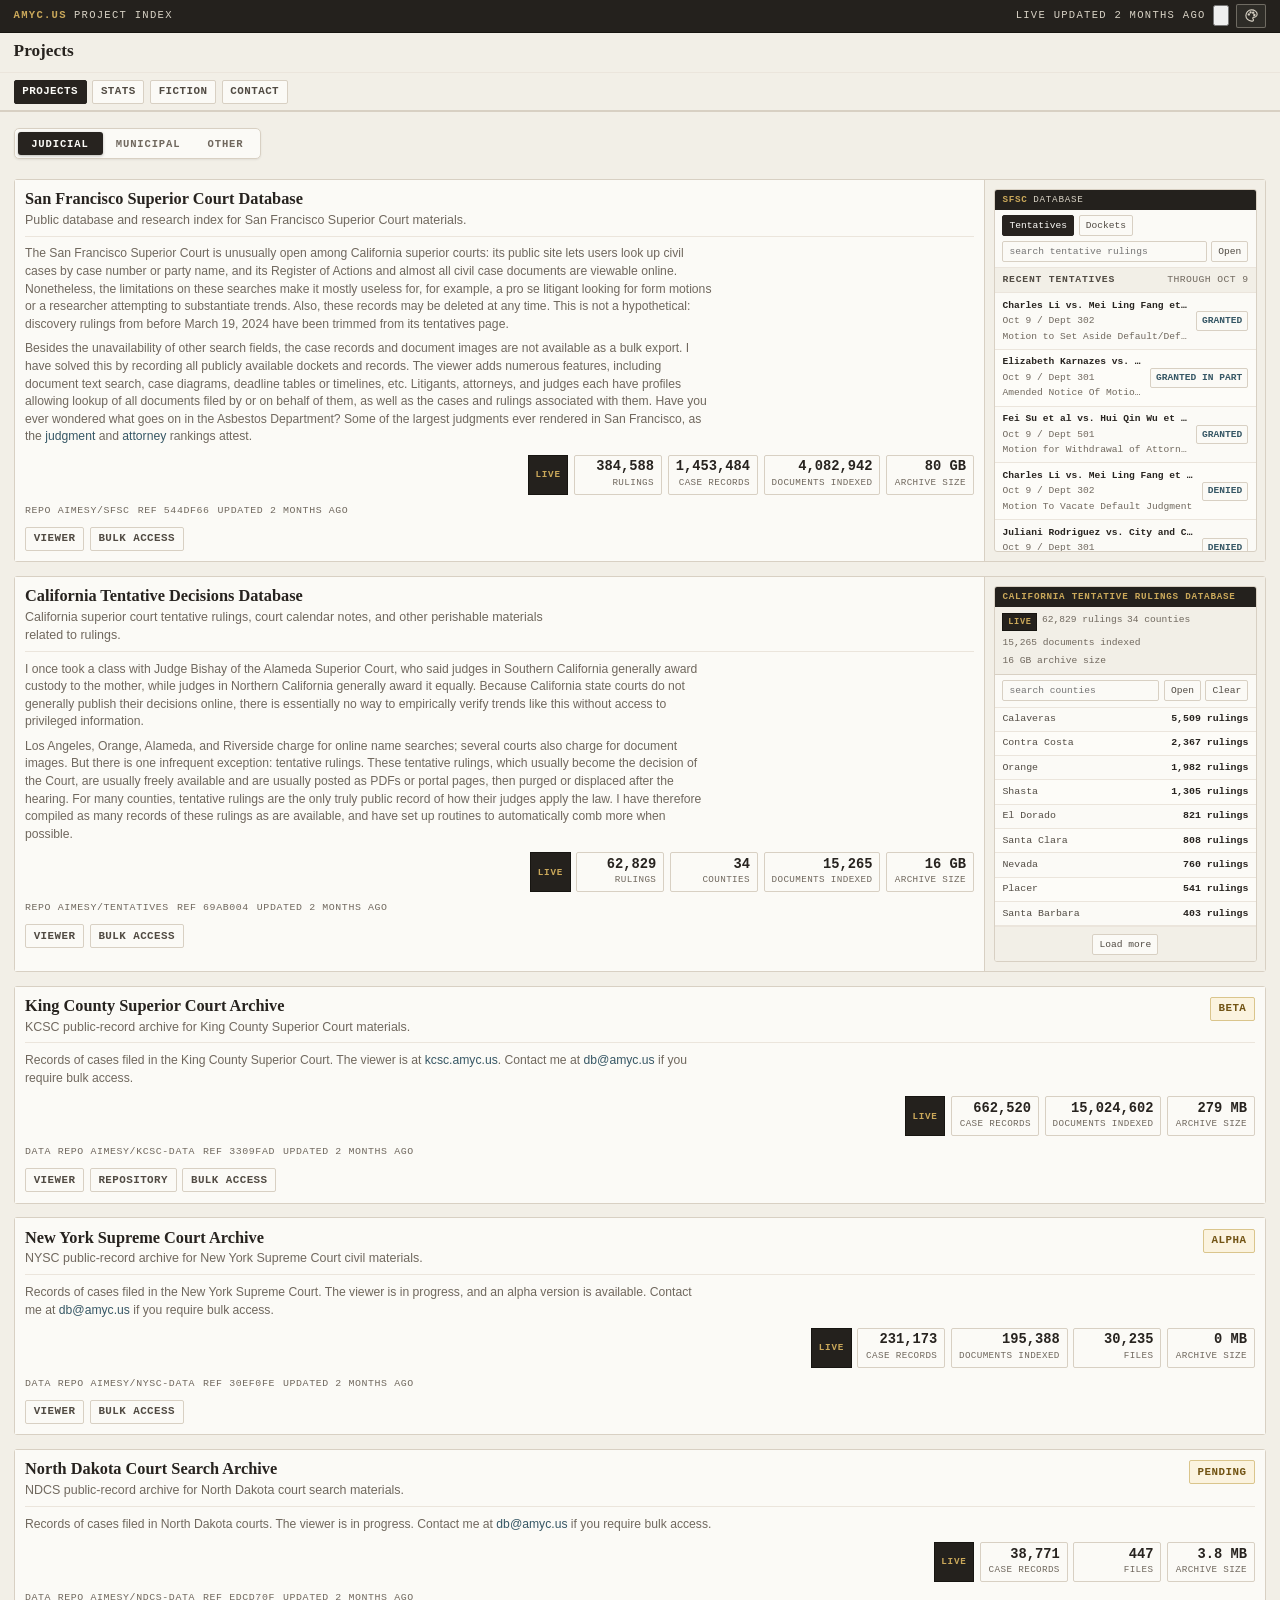
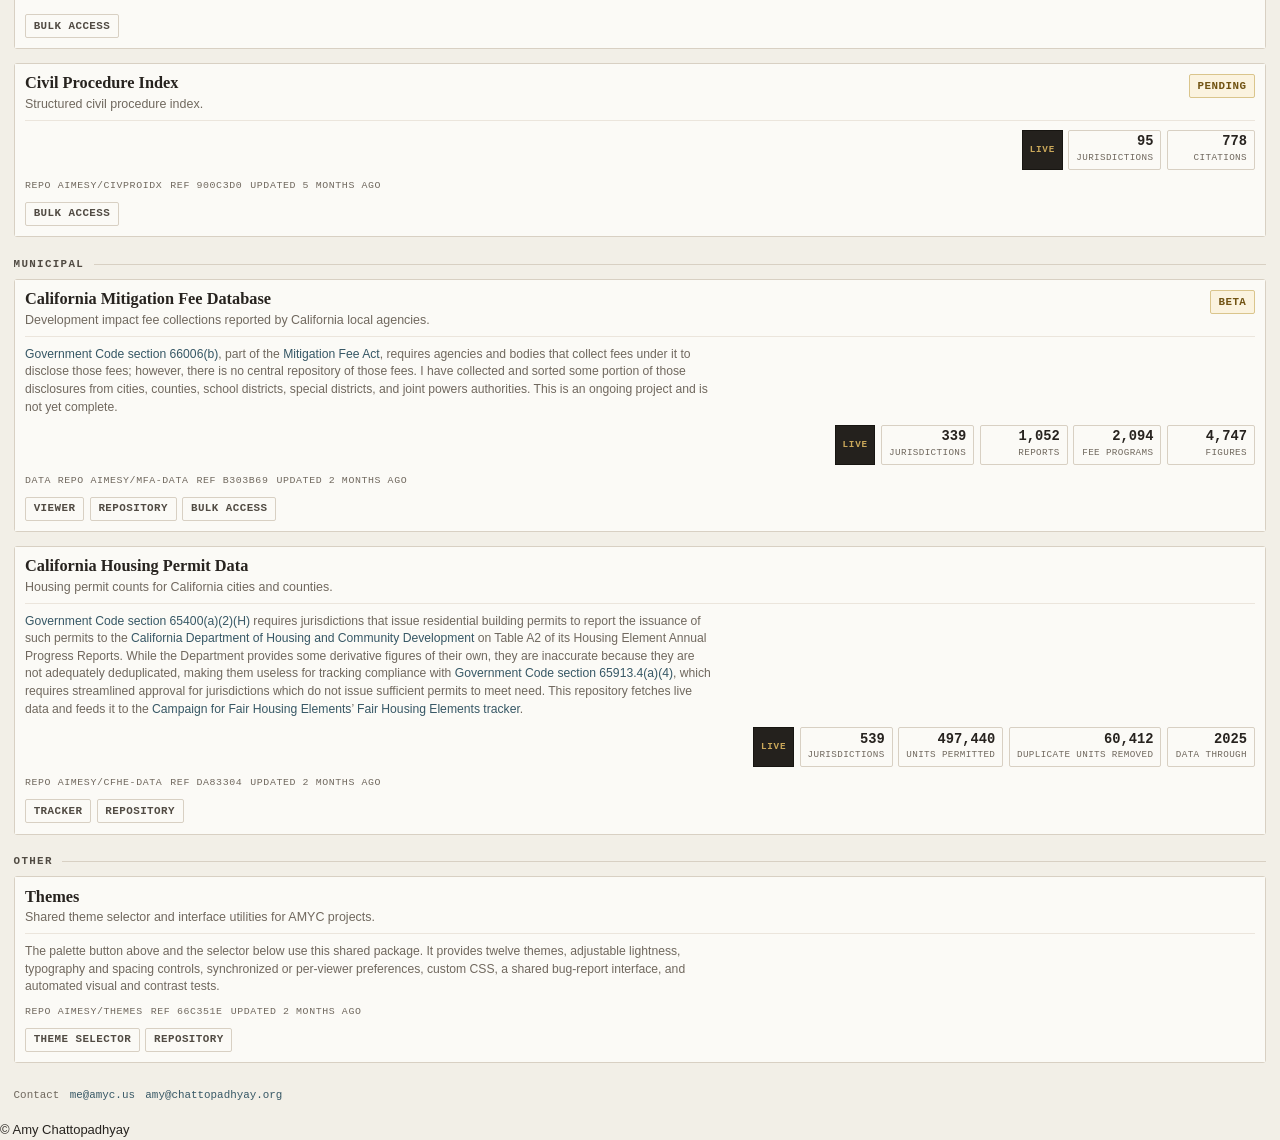
==== index.html @ fc6d6577 "Replace the per-group bars with one sliding category control The Projects page now has a single segm" ====
<!doctype html>
<html lang="en" data-amyc-public-records-footer="off">
<head>
  <meta charset="utf-8">
  <meta name="viewport" content="width=device-width, initial-scale=1">
  <link rel="icon" href="data:,">
  <meta
    http-equiv="Content-Security-Policy"
    content="default-src 'self'; script-src 'self' 'wasm-unsafe-eval' blob: https://aimesy.github.io https://static.cloudflareinsights.com; worker-src blob:; style-src 'self' 'unsafe-inline' https://aimesy.github.io; connect-src 'self' blob: https://sfsc.amyc.us https://sfsc-data.amyc.us https://extensions.duckdb.org https://api.github.com https://raw.githubusercontent.com https://kcsc-data.amyc.us https://nysc-data.amyc.us https://tentatives-data.amyc.us https://cloudflareinsights.com; img-src 'self' data:; object-src 'self'; base-uri 'self'; form-action 'none'"
  >
  <title>Projects</title>
  <meta name="description" content="Public project index for SFSC, California tentative rulings, KCSC, NYSC, California mitigation fees, California Housing Permit Data, NDCS, civil procedure research tools, and AMYC Themes.">
  <link rel="canonical" href="https://amyc.us/">
  <meta property="og:site_name" content="AMYC.US">
  <meta property="og:type" content="website">
  <meta property="og:title" content="Projects | AMYC.US">
  <meta property="og:description" content="Public project index for SFSC, California tentative rulings, KCSC, NYSC, California mitigation fees, California Housing Permit Data, NDCS, civil procedure research tools, and AMYC Themes.">
  <meta property="og:url" content="https://amyc.us/">
  <meta name="twitter:card" content="summary">
  <meta name="twitter:title" content="Projects | AMYC.US">
  <meta name="twitter:description" content="Public project index for SFSC, California tentative rulings, KCSC, NYSC, California mitigation fees, California Housing Permit Data, NDCS, civil procedure research tools, and AMYC Themes.">
  <meta name="theme-color" content="#24211d">
  <link rel="stylesheet" href="assets/styles.css?v=project-groups-3">
  <link rel="stylesheet" href="https://aimesy.github.io/themes/src/theme.css">
  <link rel="stylesheet" href="https://aimesy.github.io/themes/src/theme-bar.css">
  <link rel="stylesheet" href="https://aimesy.github.io/themes/src/bug-report.css">
  <script src="https://aimesy.github.io/themes/src/theme.js" defer></script>
  <!-- Cloudflare Web Analytics --><script type="module" src="https://static.cloudflareinsights.com/beacon.min.js" data-cf-beacon='{"token": "993c5a726496451e93b63b836dd201be"}'></script><!-- End Cloudflare Web Analytics -->
  <script src="https://aimesy.github.io/themes/src/bug-report.js" defer></script>
  <script src="assets/projects.js" defer></script>
</head>
<body class="amyc-has-public-records-footer">
  <header>
    <div class="status-strip amyc-theme-bar">
      <strong>AMYC.US</strong>
      <span>Project index</span>
      <span class="grow"></span>
      <span>LIVE <span data-live="generated">loading</span></span>
      <button class="bug-report-trigger" type="button" data-bug-report data-bug-report-app="AMYC Projects" data-bug-report-repo="aimesy/me" data-bug-report-labels="bug,site-report" aria-label="Report a bug" title="Report a bug">
        <svg class="bug-report-icon" viewBox="0 0 24 24" aria-hidden="true">
          <path d="M8 8h8v8.5a4 4 0 0 1-8 0V8Z"></path>
          <path d="M9 8V6.8a3 3 0 0 1 6 0V8"></path>
          <path d="M12 8v12"></path>
          <path d="M4 13h4"></path>
          <path d="M16 13h4"></path>
          <path d="M5 19l3-2"></path>
          <path d="M19 19l-3-2"></path>
          <path d="M7 3l2 2"></path>
          <path d="M17 3l-2 2"></path>
        </svg>
      </button>
      <button class="theme-toggle" type="button" data-theme-toggle aria-label="Theme spectrum" title="Theme spectrum">
        <svg class="theme-icon" viewBox="0 0 24 24" aria-hidden="true">
          <path d="M12 3a9 9 0 0 0 0 18h1.2a1.9 1.9 0 0 0 1.4-3.2 1.9 1.9 0 0 1 1.4-3.2h1.1A4.9 4.9 0 0 0 21 9.8C21 6 17 3 12 3Z"></path>
          <circle cx="7.7" cy="10.2" r="1"></circle>
          <circle cx="10.5" cy="6.9" r="1"></circle>
          <circle cx="14.7" cy="7.4" r="1"></circle>
          <circle cx="16.6" cy="11" r="1"></circle>
        </svg>
      </button>
    </div>
    <div class="entity-bar">
      <div class="title-block">
        <h1>Projects</h1>
      </div>
    </div>
    <nav class="toolbar" aria-label="Site sections">
      <a class="hbtn active" href="/" aria-current="page">Projects</a>
      <a class="hbtn" href="/stats/">Stats</a>
      <a class="hbtn" href="/fiction/">Fiction</a>
      <a class="hbtn" href="/contact/">Contact</a>
    </nav>
  </header>

  <main class="app-shell project-index">
    <nav class="category-nav" aria-label="Project categories">
      <div class="category-control">
        <span class="category-indicator" aria-hidden="true"></span>
        <a class="category-link" href="#judicial">Judicial</a>
        <a class="category-link" href="#municipal">Municipal</a>
        <a class="category-link" href="#other">Other</a>
      </div>
    </nav>

    <section class="project-group" id="judicial" aria-labelledby="group-judicial">
      <h2 class="project-group-head" id="group-judicial">Judicial</h2>
      <section class="project has-live-panel" id="sfsc">
        <div class="project-copy">
          <div class="project-head">
            <div>
              <h3>San Francisco Superior Court Database</h3>
              <p>Public database and research index for San Francisco Superior Court materials.</p>
            </div>
          </div>
          <div class="project-note">
            <p>The San Francisco Superior Court is unusually open among California superior courts: its public site lets users look up civil cases by case number or party name, and its Register of Actions and almost all civil case documents are viewable online. Nonetheless, the limitations on these searches make it mostly useless for, for example, a pro se litigant looking for form motions or a researcher attempting to substantiate trends. Also, these records may be deleted at any time. This is not a hypothetical: discovery rulings from before March 19, 2024 have been trimmed from its tentatives page.</p>
            <p>Besides the unavailability of other search fields, the case records and document images are not available as a bulk export. I have solved this by recording all publicly available dockets and records. The viewer adds numerous features, including document text search, case diagrams, deadline tables or timelines, etc. Litigants, attorneys, and judges each have profiles allowing lookup of all documents filed by or on behalf of them, as well as the cases and rulings associated with them. Have you ever wondered what goes on in the Asbestos Department? Some of the largest judgments ever rendered in San Francisco, as the <a href="/stats/#sfsc-statistics">judgment</a> and <a href="/stats/#sfsc-statistics">attorney</a> rankings attest.</p>
          </div>
          <div class="metrics" data-metrics="sfsc"></div>
          <div class="tracker">
            <div class="tracker-head">
              <span>Repo aimesy/sfsc</span>
              <span>Ref <span data-live="sfsc-ref">loading</span></span>
              <span>Updated <span data-live="sfsc-updated">loading</span></span>
            </div>
          </div>
          <div class="links" aria-label="SFSC links">
            <a class="hbtn" href="https://sfsc.amyc.us/">Viewer</a>
            <a class="hbtn" href="mailto:db@amyc.us">Bulk Access</a>
          </div>
        </div>
        <aside class="preview-stack sfsc-panel" aria-label="SFSC interface rendering">
          <div class="mini-ui sfsc-live">
            <div class="mini-strip"><strong>SFSC</strong><span>Database</span></div>
            <form class="mini-tools" data-sfsc-form role="search">
              <button class="mini-button active" type="button" data-sfsc-mode="rulings" aria-pressed="true">Tentatives</button>
              <button class="mini-button" type="button" data-sfsc-mode="dockets" aria-pressed="false">Dockets</button>
              <input class="mini-input" type="search" data-sfsc-search aria-label="Search tentative rulings" placeholder="search tentative rulings">
              <button class="mini-button" type="submit">Open</button>
            </form>
            <div class="sfsc-feed">
              <div data-sfsc-view="rulings">
                <h3 class="mini-section"><span>Recent tentatives</span><span data-live="sfsc-feed-age"></span></h3>
                <div class="mini-table" data-sfsc-recent aria-live="polite"><div class="mini-empty">Loading rulings…</div></div>
                <h3 class="mini-section"><span>Upcoming hearings</span><span data-sfsc-upcoming-date></span></h3>
                <div class="mini-table" data-sfsc-upcoming></div>
                <h3 class="mini-section"><span>Rulings by department</span></h3>
                <div class="mini-table" data-sfsc-departments></div>
              </div>
              <div data-sfsc-view="dockets" hidden>
                <h3 class="mini-section"><span>Case records by prefix</span></h3>
                <div class="mini-table" data-sfsc-prefixes></div>
              </div>
            </div>
          </div>
        </aside>
      </section>

      <section class="project" id="tentatives">
        <div class="project-copy">
          <div class="project-head">
            <div>
              <h3>California Tentative Decisions Database</h3>
              <p>California superior court tentative rulings, court calendar notes, and other perishable materials related to rulings.</p>
            </div>
          </div>
          <div class="project-note">
            <p>I once took a class with Judge Bishay of the Alameda Superior Court, who said judges in Southern California generally award custody to the mother, while judges in Northern California generally award it equally. Because California state courts do not generally publish their decisions online, there is essentially no way to empirically verify trends like this without access to privileged information.</p>
            <p>Los Angeles, Orange, Alameda, and Riverside charge for online name searches; several courts also charge for document images. But there is one infrequent exception: tentative rulings. These tentative rulings, which usually become the decision of the Court, are usually freely available and are usually posted as PDFs or portal pages, then purged or displaced after the hearing. For many counties, tentative rulings are the only truly public record of how their judges apply the law. I have therefore compiled as many records of these rulings as are available, and have set up routines to automatically comb more when possible.</p>
          </div>
          <div class="metrics" data-metrics="tentatives"></div>
          <div class="tracker">
            <div class="tracker-head">
              <span>Repo aimesy/tentatives</span>
              <span>Ref <span data-live="tentatives-ref">loading</span></span>
              <span>Updated <span data-live="tentatives-updated">loading</span></span>
            </div>
          </div>
          <div class="links" aria-label="Tentatives links">
            <a class="hbtn" href="https://tentatives.amyc.us/">Viewer</a>
            <a class="hbtn" href="mailto:db@amyc.us">Bulk Access</a>
          </div>
        </div>
        <div class="preview-stack" aria-label="Tentatives interface rendering">
          <div class="mini-ui">
            <div class="mini-strip"><strong>California Tentative Rulings Database</strong></div>
            <div class="mini-title">
              <div class="mini-statline">
                <span><span data-live="tentatives-rulings">...</span> rulings</span>
                <span><span data-live="tentatives-counties">...</span> counties</span>
                <span><span data-live="tentatives-docs">...</span> documents indexed</span>
                <span><span data-live="tentatives-size">...</span> archive size</span>
              </div>
            </div>
            <div class="mini-tools">
              <input class="mini-input" type="search" data-mini-search="tentatives" aria-label="Search counties" placeholder="search counties">
              <a class="mini-button" data-mini-open="tentatives" href="https://tentatives.amyc.us/">Open</a>
              <button class="mini-button" type="button" data-mini-clear="tentatives">Clear</button>
            </div>
            <div class="mini-table" id="tentatives-county-list" data-mini-list="tentatives" aria-live="polite"></div>
            <div class="mini-load-more" data-mini-more-wrap="tentatives" hidden>
              <button class="mini-button" type="button" data-mini-more="tentatives" aria-controls="tentatives-county-list">Load more</button>
            </div>
          </div>
        </div>
      </section>

      <section class="project no-preview" id="kcsc">
        <div class="project-copy">
          <div class="project-head">
            <div>
              <h3>King County Superior Court Archive</h3>
              <p>KCSC public-record archive for King County Superior Court materials.</p>
            </div>
            <span class="chip warn">BETA</span>
          </div>
          <div class="project-note">
            <p>Records of cases filed in the King County Superior Court. The viewer is at <a href="https://kcsc.amyc.us/">kcsc.amyc.us</a>. Contact me at <a href="mailto:db@amyc.us">db@amyc.us</a> if you require bulk access.</p>
          </div>
          <div class="metrics" data-metrics="kcsc"></div>
          <div class="tracker">
            <div class="tracker-head">
              <span>Data repo aimesy/kcsc-data</span>
              <span>Ref <span data-live="kcsc-ref">loading</span></span>
              <span>Updated <span data-live="kcsc-updated">loading</span></span>
            </div>
          </div>
          <div class="links" aria-label="KCSC links">
            <a class="hbtn" href="https://aimesy.github.io/kcsc/">Viewer</a>
            <a class="hbtn" href="https://github.com/aimesy/kcsc">Repository</a>
            <a class="hbtn" href="mailto:db@amyc.us">Bulk Access</a>
          </div>
        </div>
      </section>

      <section class="project no-preview" id="nysc">
        <div class="project-copy">
          <div class="project-head">
            <div>
              <h3>New York Supreme Court Archive</h3>
              <p>NYSC public-record archive for New York Supreme Court civil materials.</p>
            </div>
            <span class="chip warn">ALPHA</span>
          </div>
          <div class="project-note">
            <p>Records of cases filed in the New York Supreme Court. The viewer is in progress, and an alpha version is available. Contact me at <a href="mailto:db@amyc.us">db@amyc.us</a> if you require bulk access.</p>
          </div>
          <div class="metrics" data-metrics="nysc"></div>
          <div class="tracker">
            <div class="tracker-head">
              <span>Data repo aimesy/nysc-data</span>
              <span>Ref <span data-live="nysc-ref">loading</span></span>
              <span>Updated <span data-live="nysc-updated">loading</span></span>
            </div>
          </div>
          <div class="links" aria-label="NYSC links">
            <a class="hbtn" href="https://nysc.amyc.us/">Viewer</a>
            <a class="hbtn" href="mailto:db@amyc.us">Bulk Access</a>
          </div>
        </div>
      </section>

      <section class="project no-preview" id="ndcs">
        <div class="project-copy">
          <div class="project-head">
            <div>
              <h3>North Dakota Court Search Archive</h3>
              <p>NDCS public-record archive for North Dakota court search materials.</p>
            </div>
            <span class="chip warn">Pending</span>
          </div>
          <div class="project-note">
            <p>Records of cases filed in North Dakota courts. The viewer is in progress. Contact me at <a href="mailto:db@amyc.us">db@amyc.us</a> if you require bulk access.</p>
          </div>
          <div class="metrics" data-metrics="ndcs"></div>
          <div class="tracker">
            <div class="tracker-head">
              <span>Data repo aimesy/ndcs-data</span>
              <span>Ref <span data-live="ndcs-ref">loading</span></span>
              <span>Updated <span data-live="ndcs-updated">loading</span></span>
            </div>
          </div>
          <div class="links" aria-label="NDCS links">
            <a class="hbtn" href="mailto:db@amyc.us">Bulk Access</a>
          </div>
        </div>
      </section>

      <section class="project no-preview" id="civproidx">
        <div class="project-copy">
          <div class="project-head">
            <div>
              <h3>Civil Procedure Index</h3>
              <p>Structured civil procedure index.</p>
            </div>
            <span class="chip warn">Pending</span>
          </div>
          <div class="metrics" data-metrics="civproidx"></div>
          <div class="tracker">
            <div class="tracker-head">
              <span>Repo aimesy/civproidx</span>
              <span>Ref <span data-live="civproidx-ref">loading</span></span>
              <span>Updated <span data-live="civproidx-updated">loading</span></span>
            </div>
          </div>
          <div class="links" aria-label="Civil Procedure Index links">
            <a class="hbtn" href="mailto:db@amyc.us">Bulk Access</a>
          </div>
        </div>
      </section>
    </section>

    <section class="project-group" id="municipal" aria-labelledby="group-municipal">
      <h2 class="project-group-head" id="group-municipal">Municipal</h2>
      <section class="project no-preview" id="mfa">
        <div class="project-copy">
          <div class="project-head">
            <div>
              <h3>California Mitigation Fee Database</h3>
              <p>Development impact fee collections reported by California local agencies.</p>
            </div>
            <span class="chip warn">BETA</span>
          </div>
          <div class="project-note">
            <p><a href="https://leginfo.legislature.ca.gov/faces/codes_displaySection.xhtml?lawCode=GOV&amp;sectionNum=66006">Government Code section 66006(b)</a>, part of the <a href="https://leginfo.legislature.ca.gov/faces/codes_displaySection.xhtml?lawCode=GOV&amp;sectionNum=66000.5">Mitigation Fee Act</a>, requires agencies and bodies that collect fees under it to disclose those fees; however, there is no central repository of those fees. I have collected and sorted some portion of those disclosures from cities, counties, school districts, special districts, and joint powers authorities. This is an ongoing project and is not yet complete.</p>
          </div>
          <div class="metrics" data-metrics="mfa"></div>
          <div class="tracker">
            <div class="tracker-head">
              <span>Data repo aimesy/mfa-data</span>
              <span>Ref <span data-live="mfa-ref">loading</span></span>
              <span>Updated <span data-live="mfa-updated">loading</span></span>
            </div>
          </div>
          <div class="links" aria-label="California Mitigation Fee Database links">
            <a class="hbtn" href="https://mfa.amyc.us/">Viewer</a>
            <a class="hbtn" href="https://github.com/aimesy/mfa">Repository</a>
            <a class="hbtn" href="mailto:db@amyc.us">Bulk Access</a>
          </div>
        </div>
      </section>

      <section class="project no-preview" id="cfhe-data">
        <div class="project-copy">
          <div class="project-head">
            <div>
              <h3>California Housing Permit Data</h3>
              <p>Housing permit counts for California cities and counties.</p>
            </div>
          </div>
          <div class="project-note">
            <p><a href="https://leginfo.legislature.ca.gov/faces/codes_displaySection.xhtml?lawCode=GOV&amp;sectionNum=65400">Government Code section 65400(a)(2)(H)</a> requires jurisdictions that issue residential building permits to report the issuance of such permits to the <a href="https://www.hcd.ca.gov/">California Department of Housing and Community Development</a> on Table A2 of its Housing Element Annual Progress Reports. While the Department provides some derivative figures of their own, they are inaccurate because they are not adequately deduplicated, making them useless for tracking compliance with <a href="https://leginfo.legislature.ca.gov/faces/codes_displaySection.xhtml?lawCode=GOV&amp;sectionNum=65913.4">Government Code section 65913.4(a)(4)</a>, which requires streamlined approval for jurisdictions which do not issue sufficient permits to meet need. This repository fetches live data and feeds it to the <a href="https://www.fairhousingelements.org/">Campaign for Fair Housing Elements</a>’ <a href="https://cities.fairhousingelements.org/">Fair Housing Elements tracker</a>.</p>
          </div>
          <div class="metrics" data-metrics="cfhe"></div>
          <div class="tracker">
            <div class="tracker-head">
              <span>Repo aimesy/cfhe-data</span>
              <span>Ref <span data-live="cfhe-ref">loading</span></span>
              <span>Updated <span data-live="cfhe-updated">loading</span></span>
            </div>
          </div>
          <div class="links" aria-label="California Housing Permit Data links">
            <a class="hbtn" href="https://cities.fairhousingelements.org/">Tracker</a>
            <a class="hbtn" href="https://github.com/aimesy/cfhe-data">Repository</a>
          </div>
        </div>
      </section>
    </section>

    <section class="project-group" id="other" aria-labelledby="group-other">
      <h2 class="project-group-head" id="group-other">Other</h2>
      <section class="project no-preview" id="themes">
        <div class="project-copy">
          <div class="project-head">
            <div>
              <h3>Themes</h3>
              <p>Shared theme selector and interface utilities for AMYC projects.</p>
            </div>
          </div>
          <div class="project-note">
            <p>The palette button above and the selector below use this shared package. It provides twelve themes, adjustable lightness, typography and spacing controls, synchronized or per-viewer preferences, custom CSS, a shared bug-report interface, and automated visual and contrast tests.</p>
          </div>
          <div class="tracker">
            <div class="tracker-head">
              <span>Repo aimesy/themes</span>
              <span>Ref <span data-live="themes-ref">loading</span></span>
              <span>Updated <span data-live="themes-updated">loading</span></span>
            </div>
          </div>
          <div class="links" aria-label="AMYC Themes links">
            <button class="hbtn" type="button" data-theme-toggle>Theme Selector</button>
            <a class="hbtn" href="https://github.com/aimesy/themes">Repository</a>
          </div>
        </div>
      </section>
    </section>

  </main>

  <footer class="contact">
    <span>Contact</span>
    <a href="mailto:me@amyc.us">me@amyc.us</a>
    <a href="mailto:amy@chattopadhyay.org">amy@chattopadhyay.org</a>
</footer>
  <div class="amyc-public-records-footer" role="contentinfo" aria-label="Copyright">&copy; Amy Chattopadhyay</div>
</body>
</html>
---- assets/styles.css ----
﻿:root {
  color-scheme: light;
  --paper: #fbfaf6;
  --paper-2: #f2efe7;
  --paper-3: #e7e1d5;
  --plain: #fff;
  --plain-soft: #fdfcf8;
  --page-paper: #fffdf9;
  --page-line: #f5efe3;
  --ink: #27231f;
  --ink-2: #514b43;
  --ink-3: #70685e;
  --ink-4: #a9a094;
  --rule: #d8d0c3;
  --rule-2: #ebe5dc;
  --chrome: #24211d;
  --chrome-ink: #d8d2c5;
  --chrome-rule: #171511;
  --chrome-accent: #caa85a;
  --accent: #604716;
  --accent-2: #7a5a16;
  --link: #365765;
  --warn: #8b2f24;
  --ok: #1e6237;
  --good-border: #b5ccb0;
  --good-bg: #f4f8ed;
  --warn-border: #dac58c;
  --warn-bg: #fbf3df;
  --warn-ink: #725414;
  --bar-fill: #9a7a35;
  --row-hover: #f8f4ec;
  --font-mono: ui-monospace, SFMono-Regular, Menlo, Consolas, "Liberation Mono", monospace;
  --font-serif: Georgia, "Times New Roman", serif;
  --font-sans: -apple-system, BlinkMacSystemFont, "Segoe UI", sans-serif;
}

:root[data-theme="mist"] {
  color-scheme: light;
  --paper: #fbfeff;
  --paper-2: #f5fbfd;
  --paper-3: #e8f4f7;
  --plain: #ffffff;
  --plain-soft: #fcfeff;
  --page-paper: #ffffff;
  --page-line: #edf6f8;
  --ink: #18262d;
  --ink-2: #33474f;
  --ink-3: #60747d;
  --ink-4: #8fa1a8;
  --rule: #d5e4e8;
  --rule-2: #edf5f7;
  --chrome: #17323a;
  --chrome-ink: #d8edf0;
  --chrome-rule: #0f242a;
  --chrome-accent: #8fd3c5;
  --accent: #1f5e75;
  --accent-2: #4f9ba5;
  --link: #1f5e75;
  --warn: #9a3b35;
  --ok: #236b53;
  --good-border: #acd8c6;
  --good-bg: #eefaf4;
  --warn-border: #efc5b7;
  --warn-bg: #fff1ed;
  --warn-ink: #7d4036;
  --bar-fill: #4f9ba5;
  --row-hover: #eef8fa;
}

:root[data-theme="lilac"] {
  color-scheme: light;
  --paper: #fbf8ff;
  --paper-2: #f2effa;
  --paper-3: #e4def2;
  --plain: #ffffff;
  --plain-soft: #fdfbff;
  --page-paper: #fffaff;
  --page-line: #eee7f6;
  --ink: #23232f;
  --ink-2: #424255;
  --ink-3: #707086;
  --ink-4: #9f9caf;
  --rule: #d3cee2;
  --rule-2: #ebe6f3;
  --chrome: #28243f;
  --chrome-ink: #e6e0f5;
  --chrome-rule: #191629;
  --chrome-accent: #a8d5b5;
  --accent: #4a5f9d;
  --accent-2: #7e80c6;
  --link: #4a5f9d;
  --warn: #9b334d;
  --ok: #2f6a49;
  --good-border: #bbdcc5;
  --good-bg: #f0faef;
  --warn-border: #efbdcc;
  --warn-bg: #fff0f4;
  --warn-ink: #7c3548;
  --bar-fill: #7e80c6;
  --row-hover: #f6f2fb;
}

:root[data-theme="tidepool"] {
  color-scheme: light;
  --paper: #f7faf8;
  --paper-2: #edf4f2;
  --paper-3: #dbe7e3;
  --plain: #ffffff;
  --plain-soft: #fbfdfc;
  --page-paper: #fbfffd;
  --page-line: #e7f0ed;
  --ink: #172421;
  --ink-2: #334742;
  --ink-3: #62736e;
  --ink-4: #8fa09a;
  --rule: #c7d7d2;
  --rule-2: #e1ebe8;
  --chrome: #15302d;
  --chrome-ink: #d7e8e3;
  --chrome-rule: #0c1f1d;
  --chrome-accent: #8bc4b1;
  --accent: #0f5f73;
  --accent-2: #2f7f75;
  --link: #0f5f73;
  --warn: #9b3e35;
  --ok: #17613e;
  --good-border: #9cc9b0;
  --good-bg: #edf8f0;
  --warn-border: #d7a67f;
  --warn-bg: #fff2e5;
  --warn-ink: #7a431e;
  --bar-fill: #2f7f75;
  --row-hover: #eef7f4;
}

:root[data-theme="glacier"] {
  color-scheme: light;
  --paper: #fbfdff;
  --paper-2: #f1f7ff;
  --paper-3: #dfeeff;
  --plain: #ffffff;
  --plain-soft: #f8fbff;
  --page-paper: #ffffff;
  --page-line: #d9e8fb;
  --ink: #162235;
  --ink-2: #33465f;
  --ink-3: #60748e;
  --ink-4: #91a4ba;
  --rule: #bfd3eb;
  --rule-2: #deebf8;
  --chrome: #16315e;
  --chrome-ink: #e7f1ff;
  --chrome-rule: #0b1d3e;
  --chrome-accent: #8ac7ff;
  --accent: #1f5fae;
  --accent-2: #387fda;
  --link: #1f5fae;
  --warn: #9a3b4a;
  --ok: #2c6b60;
  --good-border: #9fcfc6;
  --good-bg: #eef9f7;
  --warn-border: #dba7b1;
  --warn-bg: #fff0f4;
  --warn-ink: #793240;
  --bar-fill: #4a8ee8;
  --row-hover: #edf5ff;
}

:root[data-theme="rose"] {
  color-scheme: light;
  --paper: #fff9fb;
  --paper-2: #f8eef2;
  --paper-3: #eadde4;
  --plain: #ffffff;
  --plain-soft: #fffafd;
  --page-paper: #fffdf8;
  --page-line: #eee2d8;
  --ink: #2d2429;
  --ink-2: #55484f;
  --ink-3: #81727a;
  --ink-4: #ac9fa6;
  --rule: #dacbd3;
  --rule-2: #eee4e9;
  --chrome: #3a2831;
  --chrome-ink: #f2e3e9;
  --chrome-rule: #261a20;
  --chrome-accent: #e0b15f;
  --accent: #8a5066;
  --accent-2: #b56f86;
  --link: #4d667f;
  --warn: #994044;
  --ok: #3b7050;
  --good-border: #b8d2b9;
  --good-bg: #f1f9ef;
  --warn-border: #e2b4b9;
  --warn-bg: #fff0f2;
  --warn-ink: #7b3840;
  --bar-fill: #bd7a91;
  --row-hover: #f9f0f4;
}

:root[data-theme="starlight"] {
  color-scheme: dark;
  --paper: #17131a;
  --paper-2: #100d13;
  --paper-3: #241c2b;
  --plain: #1c1720;
  --plain-soft: #211b25;
  --page-paper: #24202a;
  --page-line: #3b3041;
  --ink: #f3ecdc;
  --ink-2: #d9ccb3;
  --ink-3: #a89983;
  --ink-4: #7f715f;
  --rule: #3b2f3d;
  --rule-2: #2b2430;
  --chrome: #0b0710;
  --chrome-ink: #e7dec8;
  --chrome-rule: #2f2435;
  --chrome-accent: #d0ad62;
  --accent: #d0ad62;
  --accent-2: #b99751;
  --link: #93c7bd;
  --warn: #d98a54;
  --ok: #77b985;
  --good-border: #52745a;
  --good-bg: #18271c;
  --warn-border: #806633;
  --warn-bg: #2a2116;
  --warn-ink: #e9c36f;
  --bar-fill: #d0ad62;
  --row-hover: #211a26;
}

:root[data-theme="cypress"] {
  color-scheme: dark;
  --paper: #111713;
  --paper-2: #0b100d;
  --paper-3: #1b241d;
  --plain: #151c17;
  --plain-soft: #1a221c;
  --page-paper: #20251b;
  --page-line: #33402d;
  --ink: #eef2e8;
  --ink-2: #d2d8c9;
  --ink-3: #9ea893;
  --ink-4: #778170;
  --rule: #314034;
  --rule-2: #243028;
  --chrome: #070c09;
  --chrome-ink: #dce5d6;
  --chrome-rule: #233027;
  --chrome-accent: #bfcf79;
  --accent: #bfcf79;
  --accent-2: #8bbf7e;
  --link: #8ed0bd;
  --warn: #d08d63;
  --ok: #8bbf7e;
  --good-border: #4d7353;
  --good-bg: #142419;
  --warn-border: #80623e;
  --warn-bg: #2a2016;
  --warn-ink: #e1bd78;
  --bar-fill: #bfcf79;
  --row-hover: #172018;
}

*, *::before, *::after {
  box-sizing: border-box;
}

html,
body {
  margin: 0;
  min-height: 100%;
}

body {
  background: var(--paper-2);
  color: var(--ink);
  font: 13px/1.45 var(--font-sans);
}

a {
  color: var(--link);
  text-decoration: none;
}

a:hover,
a:focus-visible {
  text-decoration: underline;
  text-underline-offset: 2px;
}

header {
  background: var(--paper);
  border-bottom: 1px solid var(--rule);
}

.status-strip {
  display: flex;
  align-items: center;
  gap: 0.45rem;
  position: relative;
  padding: 0.24rem 0.85rem;
  background: var(--chrome);
  color: var(--chrome-ink);
  border-bottom: 1px solid var(--chrome-rule);
  font-family: var(--font-mono);
  font-size: 0.66rem;
  letter-spacing: 0.12em;
  text-transform: uppercase;
}

.status-strip strong {
  color: var(--chrome-accent);
}

.status-strip .grow {
  flex: 1;
}

.status-strip a {
  color: var(--chrome-ink);
}

.theme-toggle {
  display: inline-flex;
  align-items: center;
  justify-content: center;
  gap: 0.32rem;
  flex: 0 0 auto;
  min-height: 24px;
  padding: 0.12rem 0.42rem;
  border: 1px solid color-mix(in srgb, var(--chrome-ink) 38%, transparent);
  border-radius: 2px;
  background: color-mix(in srgb, var(--chrome-ink) 6%, transparent);
  color: var(--chrome-ink);
  cursor: pointer;
  font: 600 0.61rem/1.1 var(--font-mono);
  letter-spacing: 0.06em;
  text-transform: uppercase;
  white-space: nowrap;
}

.theme-toggle:hover,
.theme-toggle:focus-visible {
  border-color: var(--chrome-accent);
  color: var(--chrome-accent);
}

.theme-toggle[aria-expanded="true"] {
  border-color: var(--chrome-accent);
  color: var(--chrome-accent);
}

.theme-icon {
  width: 15px;
  height: 15px;
  fill: none;
  stroke: currentColor;
  stroke-width: 1.8;
  stroke-linecap: round;
  stroke-linejoin: round;
}

.theme-panel {
  position: absolute;
  top: calc(100% + 0.26rem);
  right: 0.85rem;
  z-index: 30;
  display: grid;
  gap: 0.28rem;
  width: min(286px, calc(100vw - 1.2rem));
  padding: 0.34rem;
  border: 1px solid var(--rule);
  border-radius: 3px;
  background: var(--paper);
  box-shadow: 0 10px 22px color-mix(in srgb, var(--ink) 14%, transparent);
  color: var(--ink);
  font-family: var(--font-sans);
  font-size: 0.72rem;
  letter-spacing: 0;
  scrollbar-color: var(--accent-2) var(--paper-2);
  scrollbar-width: thin;
  text-transform: none;
}

.theme-panel[hidden] {
  display: none;
}

.theme-panel-head {
  display: flex;
  align-items: center;
  justify-content: space-between;
  gap: 0.35rem;
  color: var(--ink-2);
  font-family: var(--font-mono);
  font-size: 0.52rem;
  letter-spacing: 0.08em;
  text-transform: uppercase;
}

.theme-spectrum {
  display: grid;
  gap: 0.2rem;
  min-width: 0;
}

.theme-control-grid {
  display: grid;
  grid-template-columns: 22px minmax(0, 1fr);
  gap: 0.3rem;
  align-items: stretch;
}

.lightness-control {
  display: grid;
  justify-items: center;
  align-content: space-between;
  gap: 0.1rem;
  min-height: 88px;
  width: 20px;
  padding: 0;
  color: var(--ink-3);
}

.lightness-label,
.lightness-value {
  font-family: var(--font-mono);
  font-size: 0.42rem;
  letter-spacing: 0.04em;
  line-height: 1;
  text-transform: uppercase;
}

.lightness-value {
  color: var(--ink-2);
  font-size: 0.48rem;
  font-weight: 700;
}

.lightness-input {
  appearance: none;
  -webkit-appearance: none;
  position: absolute;
  top: 50%;
  left: 50%;
  height: 18px;
  width: 58px;
  accent-color: var(--accent-2);
  background: transparent;
  cursor: ns-resize;
  margin: 0;
  transform: translate(-50%, -50%) rotate(-90deg);
}

.lightness-input::-webkit-slider-runnable-track {
  height: 3px;
  width: 58px;
  border: 0;
  border-radius: 999px;
  background: var(--rule);
}

.lightness-input::-webkit-slider-thumb {
  -webkit-appearance: none;
  width: 11px;
  height: 11px;
  margin-top: -4px;
  border: 2px solid var(--paper);
  border-radius: 50%;
  background: var(--accent-2);
  box-shadow: 0 0 0 1px var(--rule);
}

.lightness-input::-moz-range-track {
  height: 3px;
  width: 58px;
  border: 0;
  border-radius: 999px;
  background: var(--rule);
}

.lightness-input::-moz-range-thumb {
  width: 9px;
  height: 9px;
  border: 2px solid var(--paper);
  border-radius: 50%;
  background: var(--accent-2);
  box-shadow: 0 0 0 1px var(--rule);
}

.lightness-slider-wrap {
  position: relative;
  display: block;
  width: 16px;
  height: 58px;
}

.theme-spectrum-row {
  display: grid;
  grid-template-columns: minmax(0, 1fr) auto;
  gap: 0.32rem;
  align-items: center;
}

.theme-current {
  min-width: 0;
  color: var(--ink);
  font-family: var(--font-mono);
  font-size: 0.52rem;
  font-weight: 700;
  letter-spacing: 0.04em;
  overflow: hidden;
  text-overflow: ellipsis;
  text-transform: uppercase;
  white-space: nowrap;
}

.theme-spectrum-input {
  appearance: none;
  -webkit-appearance: none;
  height: 16px;
  width: 100%;
  accent-color: var(--accent-2);
  background: transparent;
  cursor: grab;
}

.theme-spectrum-input:active {
  cursor: grabbing;
}

.theme-spectrum-input::-webkit-slider-runnable-track {
  height: 3px;
  border: 0;
  border-radius: 999px;
  background: var(--rule);
}

.theme-spectrum-input::-webkit-slider-thumb {
  -webkit-appearance: none;
  width: 11px;
  height: 11px;
  margin-top: -4px;
  border: 2px solid var(--paper);
  border-radius: 50%;
  background: var(--accent-2);
  box-shadow: 0 0 0 1px var(--rule);
}

.theme-spectrum-input::-moz-range-track {
  height: 3px;
  border: 0;
  border-radius: 999px;
  background: var(--rule);
}

.theme-spectrum-input::-moz-range-thumb {
  width: 9px;
  height: 9px;
  border: 2px solid var(--paper);
  border-radius: 50%;
  background: var(--accent-2);
  box-shadow: 0 0 0 1px var(--rule);
}

.theme-options {
  display: grid;
  grid-template-columns: repeat(4, minmax(0, 1fr));
  gap: 0.22rem;
  overflow: visible;
}

.theme-choice {
  display: grid;
  gap: 0.14rem;
  min-height: 42px;
  padding: 0.18rem;
  border: 1px solid var(--rule);
  border-radius: 3px;
  background: var(--plain);
  color: var(--ink-2);
  cursor: pointer;
  text-align: left;
}

.theme-choice:hover,
.theme-choice:focus-visible,
.theme-choice[aria-pressed="true"] {
  border-color: var(--accent-2);
  background: var(--plain-soft);
}

.theme-choice[aria-pressed="true"] .theme-name {
  color: var(--ink);
}

.theme-swatch {
  display: grid;
  grid-template-columns: repeat(2, 1fr);
  overflow: hidden;
  height: 17px;
  border: 1px solid var(--swatch-rule);
  border-radius: 2px;
  background: var(--swatch-paper);
}

.theme-swatch span:nth-child(1) {
  background: var(--swatch-chrome);
}

.theme-swatch span:nth-child(2) {
  background: var(--swatch-paper-2);
}

.theme-swatch span:nth-child(3) {
  background: var(--swatch-accent);
}

.theme-swatch span:nth-child(4) {
  background: var(--swatch-plain);
}

.theme-name,
.theme-note {
  display: block;
  min-width: 0;
  overflow: hidden;
  text-overflow: ellipsis;
  white-space: nowrap;
}

.theme-name {
  color: var(--ink-2);
  font-family: var(--font-mono);
  font-size: 0.48rem;
  font-weight: 700;
  letter-spacing: 0.04em;
  text-transform: uppercase;
}

.theme-note {
  display: none;
}

.custom-css-box {
  padding-top: 0.24rem;
  border-top: 1px solid var(--rule-2);
}

.custom-css-summary {
  display: flex;
  align-items: center;
  justify-content: space-between;
  gap: 0.35rem;
  min-height: 18px;
  color: var(--ink-2);
  cursor: pointer;
  color: var(--ink-2);
  font-family: var(--font-mono);
  font-size: 0.52rem;
  font-weight: 700;
  letter-spacing: 0.06em;
  text-transform: uppercase;
}

.custom-css-summary::marker,
.custom-css-summary::-webkit-details-marker {
  display: none;
  content: "";
}

.custom-css-summary::after {
  content: "+";
  flex: 0 0 auto;
  color: var(--ink-3);
  font-size: 0.64rem;
  line-height: 1;
}

.custom-css-box[open] .custom-css-summary::after {
  content: "-";
}

.custom-css-summary:hover,
.custom-css-summary:focus-visible {
  color: var(--accent-2);
}

.custom-css-body {
  display: grid;
  gap: 0.24rem;
  margin-top: 0.24rem;
}

.custom-css-input {
  width: 100%;
  min-height: 72px;
  resize: vertical;
  padding: 0.3rem;
  border: 1px solid var(--rule);
  border-radius: 2px;
  background: var(--plain);
  color: var(--ink);
  font: 0.62rem/1.32 var(--font-mono);
  scrollbar-color: var(--accent-2) var(--paper-2);
  scrollbar-width: thin;
}

.custom-css-actions {
  display: flex;
  flex-wrap: wrap;
  gap: 0.25rem;
}

.custom-css-status {
  min-height: 1em;
  color: var(--ink-3);
  font-size: 0.58rem;
  font-weight: 500;
  letter-spacing: 0;
  overflow: hidden;
  text-align: right;
  text-overflow: ellipsis;
  text-transform: none;
  white-space: nowrap;
}

.entity-bar {
  display: flex;
  align-items: center;
  gap: 1rem;
  flex-wrap: wrap;
  padding: 0.55rem 0.85rem;
  background: var(--paper-2);
}

.title-block {
  min-width: 220px;
}

h1 {
  margin: 0 0 0.12rem;
  font: 700 1.08rem/1.15 var(--font-serif);
  letter-spacing: 0;
}

.lede {
  max-width: 86ch;
  margin: 0;
  color: var(--ink-3);
  font-size: 0.76rem;
}

.metrics {
  display: flex;
  align-items: flex-start;
  flex-wrap: wrap;
  gap: 0.35rem;
  align-self: start;
  margin-left: auto;
  justify-content: flex-end;
}

.metrics::before {
  content: "LIVE";
  flex: 0 0 auto;
  align-self: stretch;
  display: inline-flex;
  align-items: center;
  padding: 0.28rem 0.42rem;
  background: var(--chrome);
  border: 1px solid var(--chrome-rule);
  color: var(--chrome-accent);
  font-family: var(--font-mono);
  font-size: 0.58rem;
  font-weight: 700;
  letter-spacing: 0.08em;
  text-transform: uppercase;
}

.metric {
  flex: 0 0 auto;
  min-width: 88px;
  padding: 0.28rem 0.44rem;
  background: var(--paper);
  border: 1px solid var(--rule);
  border-radius: 2px;
  text-align: right;
  font-family: var(--font-mono);
}

.metric b {
  display: block;
  color: var(--ink);
  font-size: 0.86rem;
  line-height: 1;
  font-variant-numeric: tabular-nums;
}

.metric span,
.metric small {
  display: block;
  margin-top: 0.12rem;
  color: var(--ink-3);
  font-size: 0.58rem;
  letter-spacing: 0.04em;
  text-transform: uppercase;
}

.toolbar {
  display: flex;
  align-items: center;
  gap: 0.35rem;
  flex-wrap: wrap;
  padding: 0.42rem 0.85rem;
  background: var(--paper-2);
  border-top: 1px solid var(--rule-2);
  border-bottom: 1px solid var(--rule);
}

.hbtn,
.chip {
  display: inline-flex;
  align-items: center;
  gap: 0.25rem;
  min-height: 24px;
  padding: 0.18rem 0.48rem;
  background: var(--paper);
  border: 1px solid var(--rule);
  border-radius: 2px;
  color: var(--ink-2);
  font-family: var(--font-mono);
  font-size: 0.68rem;
  font-weight: 600;
  letter-spacing: 0.04em;
  line-height: 1.2;
  text-transform: uppercase;
  white-space: nowrap;
}

.toolbar .hbtn.active {
  background: var(--ink);
  border-color: var(--ink);
  color: var(--paper);
}

.chip.good {
  color: var(--ok);
  border-color: var(--good-border);
  background: var(--good-bg);
}

.chip.warn {
  color: var(--warn-ink);
  border-color: var(--warn-border);
  background: var(--warn-bg);
}

.app-shell {
  display: grid;
  gap: 0.85rem;
  padding: 0.85rem;
}

/* Projects page: cards grouped under Judicial, Municipal, and Other, with one
   category control at the top. It sticks as a frosted bar, and its highlight
   slides to the group in view (assets/projects.js). The page is a flex column,
   not the shell's grid: a sticky grid item is held to its own row. */
.project-index {
  display: flex;
  flex-direction: column;
}

.category-nav {
  position: sticky;
  top: 0;
  z-index: 5;
  margin: -0.35rem -0.85rem -0.2rem;
  padding: 0.5rem 0.85rem;
  border-bottom: 1px solid transparent;
  transition: background-color 160ms ease, border-color 160ms ease, box-shadow 160ms ease;
}

.category-nav[data-stuck] {
  background: color-mix(in srgb, var(--paper-2) 95%, transparent);
  border-bottom-color: var(--rule);
  box-shadow: 0 6px 18px -10px color-mix(in srgb, var(--ink) 35%, transparent);
  -webkit-backdrop-filter: blur(16px) saturate(1.2);
  backdrop-filter: blur(16px) saturate(1.2);
}

.category-control {
  position: relative;
  display: inline-flex;
  padding: 3px;
  border: 1px solid var(--rule);
  border-radius: 5px;
  background: var(--paper);
  box-shadow: 0 1px 2px color-mix(in srgb, var(--ink) 8%, transparent);
}

.category-indicator {
  position: absolute;
  top: 3px;
  bottom: 3px;
  left: 0;
  width: 0;
  border-radius: 3px;
  background: var(--ink);
  box-shadow: 0 1px 3px color-mix(in srgb, var(--ink) 30%, transparent);
  opacity: 0;
}

.category-control[data-ready] .category-indicator {
  opacity: 1;
  transition: transform 280ms cubic-bezier(0.2, 0.8, 0.2, 1), width 280ms cubic-bezier(0.2, 0.8, 0.2, 1);
}

.category-link {
  position: relative;
  z-index: 1;
  padding: 0.32rem 0.85rem;
  border-radius: 3px;
  color: var(--ink-3);
  font: 600 0.66rem/1.2 var(--font-mono);
  letter-spacing: 0.08em;
  text-transform: uppercase;
  transition: color 200ms ease;
}

.category-link:hover {
  color: var(--ink);
  text-decoration: none;
}

.category-link[aria-current="true"] {
  color: var(--paper);
}

@media (prefers-reduced-motion: reduce) {
  .category-nav,
  .category-link,
  .category-control[data-ready] .category-indicator {
    transition: none;
  }
}

.project-group {
  display: flex;
  flex-direction: column;
  gap: 0.85rem;
  scroll-margin-top: 3.4rem;
}

.project-group + .project-group {
  margin-top: 0.45rem;
}

.project-group-head {
  display: flex;
  align-items: center;
  gap: 0.6rem;
  margin: 0 0 -0.35rem;
  color: var(--ink-2);
  font: 700 0.68rem/1.2 var(--font-mono);
  letter-spacing: 0.12em;
  text-transform: uppercase;
}

.project-group-head::after {
  content: "";
  flex: 1;
  border-top: 1px solid var(--rule);
}

/* The control names the first group, so its label is for screen readers only. */
.category-nav + .project-group > .project-group-head {
  position: absolute;
  width: 1px;
  height: 1px;
  overflow: hidden;
  clip-path: inset(50%);
  white-space: nowrap;
}

.stats-shell {
  padding: 0.75rem 0.85rem 0;
}

.stats-source-note {
  display: flex;
  align-items: center;
  gap: 0.65rem;
  flex-wrap: wrap;
  padding: 0.5rem 0.65rem;
  border: 1px solid var(--rule);
  border-bottom: 0;
  background: var(--paper-2);
  color: var(--ink-2);
  font-family: var(--font-mono);
  font-size: 0.68rem;
}

.stats-source-note .hbtn {
  margin-left: auto;
}

.sfsc-stats-frame {
  display: block;
  width: 100%;
  height: max(680px, calc(100vh - 245px));
  border: 1px solid var(--rule);
  background: var(--plain);
}

    .project {
      display: grid;
      grid-template-columns: minmax(0, 1fr) 280px;
      gap: 0;
      align-items: stretch;
      background: var(--paper);
      border: 1px solid var(--rule);
      border-radius: 3px;
    }

.project.no-preview {
  grid-template-columns: minmax(0, 1fr);
}

.project-copy {
      min-width: 0;
      display: grid;
      align-content: start;
      grid-auto-rows: max-content;
      gap: 0.55rem;
      padding: 0.65rem;
      border-right: 1px solid var(--rule);
      background: var(--paper);
    }

.project.no-preview .project-copy {
  border-right: 0;
}

    .project-head {
      display: flex;
      align-items: flex-start;
      justify-content: space-between;
      gap: 0.75rem;
      padding-bottom: 0.42rem;
      border-bottom: 1px solid var(--rule-2);
    }

h2,
.project-head h3 {
  margin: 0 0 0.12rem;
  font: 700 1.02rem/1.15 var(--font-serif);
  letter-spacing: 0;
}

.project-copy p {
  margin: 0;
  max-width: 78ch;
  color: var(--ink-3);
  font-size: 0.78rem;
}

.project-note {
  display: grid;
  gap: 0.42rem;
  max-width: 95ch;
  color: var(--ink-2);
}

.project-note p {
  max-width: none;
  font-size: 0.76rem;
}

.project-note strong {
  color: var(--ink);
  font-weight: 700;
}

.links {
  display: flex;
  align-items: flex-start;
  flex-wrap: wrap;
  gap: 0.35rem;
  align-self: start;
}

    .tracker {
      display: grid;
      align-self: start;
      gap: 0.36rem;
    }

.tracker-head {
  display: flex;
  align-items: center;
  justify-content: flex-start;
  flex-wrap: wrap;
  gap: 0.5rem;
  color: var(--ink-3);
  font-family: var(--font-mono);
  font-size: 0.62rem;
  letter-spacing: 0.06em;
  text-transform: uppercase;
}

.tracker-head > span {
  white-space: nowrap;
}

    .chart-grid {
      display: grid;
      gap: 0.42rem;
    }

.chart-box {
  border: 1px solid var(--rule);
  border-radius: 2px;
  background: var(--plain);
}

.chart-box h3 {
      margin: 0;
      padding: 0.3rem 0.44rem;
      border-bottom: 1px solid var(--rule-2);
      background: var(--paper-2);
      color: var(--ink-2);
      font-family: var(--font-mono);
      font-size: 0.61rem;
      letter-spacing: 0.08em;
      text-transform: uppercase;
    }

.bar-chart {
  display: block;
  width: 100%;
  height: auto;
      padding: 0.2rem;
      font-family: var(--font-mono);
    }

    .bar-label {
      fill: var(--ink-2);
      font-size: 9px;
    }

    .bar-value {
      fill: var(--ink-3);
      font-size: 9px;
    }

.bar-track {
  fill: var(--paper-2);
}

.bar-fill {
  fill: var(--bar-fill);
}

    .preview-stack {
      min-width: 0;
      display: grid;
      gap: 0.42rem;
      padding: 0.55rem;
      background: var(--paper-2);
    }

.mini-ui {
  overflow: hidden;
      min-height: 0;
      border: 1px solid var(--rule);
      border-radius: 3px;
      background: var(--paper);
    }

.mini-strip {
  display: flex;
  align-items: center;
  gap: 0.35rem;
  padding: 0.22rem 0.45rem;
  background: var(--chrome);
  color: var(--chrome-ink);
  font-family: var(--font-mono);
  font-size: 0.58rem;
  letter-spacing: 0.08em;
  text-transform: uppercase;
}

.mini-strip strong {
  color: var(--chrome-accent);
}

.mini-title {
  display: flex;
  align-items: center;
  gap: 0.5rem;
  justify-content: space-between;
      padding: 0.36rem 0.45rem;
      border-bottom: 1px solid var(--rule);
      background: var(--paper-2);
    }

.mini-title b {
  font-family: var(--font-serif);
  font-size: 0.9rem;
}

.mini-statline {
  display: flex;
  flex-wrap: wrap;
  gap: 0.28rem;
  color: var(--ink-3);
  font-family: var(--font-mono);
  font-size: 0.6rem;
}

.mini-statline::before {
  content: "LIVE";
  flex: 0 0 auto;
  display: inline-flex;
  align-items: center;
  padding: 0.12rem 0.3rem;
  background: var(--chrome);
  border: 1px solid var(--chrome-rule);
  color: var(--chrome-accent);
  font-size: 0.54rem;
  font-weight: 700;
  letter-spacing: 0.08em;
  text-transform: uppercase;
}

.mini-tools {
  display: flex;
  gap: 0.28rem;
  flex-wrap: wrap;
      padding: 0.34rem 0.45rem;
      border-bottom: 1px solid var(--rule-2);
      background: var(--paper);
    }

.mini-input,
.mini-button {
  min-height: 21px;
  padding: 0.16rem 0.38rem;
  border: 1px solid var(--rule);
  border-radius: 2px;
  background: var(--paper);
  color: var(--ink-2);
  font-family: var(--font-mono);
  font-size: 0.6rem;
}

.mini-button {
  display: inline-flex;
  align-items: center;
  justify-content: center;
  cursor: pointer;
}

.mini-button.active {
  background: var(--ink);
  border-color: var(--ink);
  color: var(--paper);
}

.mini-input {
  flex: 1;
  min-width: 140px;
  color: var(--ink-4);
}

input.mini-input {
  color: var(--ink);
}

.mini-table {
  display: grid;
  font-family: var(--font-mono);
  font-size: 0.62rem;
}

.mini-row {
  display: grid;
  grid-template-columns: minmax(0, 1fr) auto;
  gap: 0.5rem;
  padding: 0.28rem 0.45rem;
      border-bottom: 1px solid var(--rule-2);
    }

.mini-row:nth-child(even) {
  background: var(--plain-soft);
}

.mini-load-more {
  display: flex;
  justify-content: center;
  padding: 0.4rem 0.45rem;
  border-top: 1px solid var(--rule-2);
  background: var(--paper-2);
}

.mini-load-more[hidden] {
  display: none;
}

.mini-row-link {
  color: inherit;
  text-decoration: none;
}

.mini-row-link:hover,
.mini-row-link:focus-visible {
  background: var(--row-hover);
  text-decoration: none;
}

.mini-row span {
  min-width: 0;
  overflow: hidden;
  color: var(--ink-2);
  text-overflow: ellipsis;
  white-space: nowrap;
}

.mini-row b {
  color: var(--ink);
  font-variant-numeric: tabular-nums;
}

.mini-result {
  display: grid;
  grid-template-columns: minmax(0, 1fr) auto;
  gap: 0.42rem;
  padding: 0.34rem 0.45rem;
  border-bottom: 1px solid var(--rule-2);
  font-family: var(--font-mono);
  font-size: 0.6rem;
}

.mini-result:nth-child(even) {
  background: var(--plain-soft);
}

.mini-result-main {
  min-width: 0;
}

.mini-result-title,
.mini-result-detail {
  overflow: hidden;
  text-overflow: ellipsis;
  white-space: nowrap;
}

.mini-result-title {
  color: var(--ink);
  font-weight: 700;
}

.mini-result-meta,
.mini-result-detail {
  margin-top: 0.1rem;
  color: var(--ink-3);
}

.mini-result-link {
  align-self: center;
  padding: 0.12rem 0.32rem;
  border: 1px solid var(--rule);
  border-radius: 2px;
  background: var(--paper);
  color: var(--link);
  font-weight: 700;
  text-transform: uppercase;
}

.mini-empty {
  padding: 0.45rem;
  color: var(--ink-3);
  font-family: var(--font-mono);
  font-size: 0.6rem;
}

/* SFSC panel: tabbed mini tables in the shared 280px column. The copy column
   sets the card height and the rows scroll inside it. */
.sfsc-panel {
  display: flex;
  flex-direction: column;
  contain: size;
}

.sfsc-live {
  flex: 1;
  min-height: 0;
  display: flex;
  flex-direction: column;
}

.sfsc-feed {
  flex: 1;
  min-height: 0;
  overflow-y: auto;
  overscroll-behavior: contain;
  scrollbar-width: thin;
}

.mini-section {
  display: flex;
  justify-content: space-between;
  gap: 0.5rem;
  margin: 0;
  padding: 0.3rem 0.45rem;
  border-bottom: 1px solid var(--rule-2);
  background: var(--paper-2);
  color: var(--ink-2);
  font-family: var(--font-mono);
  font-size: 0.61rem;
  font-weight: 700;
  letter-spacing: 0.08em;
  text-transform: uppercase;
}

.mini-result-row {
  color: inherit;
  text-decoration: none;
}

.mini-result-row:hover,
.mini-result-row:focus-visible {
  background: var(--row-hover);
  text-decoration: none;
}

.mini-section span + span {
  color: var(--ink-3);
  font-weight: 400;
  letter-spacing: 0.04em;
  white-space: nowrap;
}

.mini-pdf {
  display: grid;
  gap: 0.45rem;
  padding: 0.55rem;
  background: var(--plain);
}

.pdf-page {
      min-height: 180px;
  padding: 0.65rem 0.75rem;
  border: 1px solid var(--rule);
  background: var(--page-paper);
  box-shadow: inset 0 0 0 1px var(--page-line);
  font-family: var(--font-serif);
}

.pdf-page h3 {
  margin: 0 0 0.35rem;
  font-size: 0.92rem;
  text-align: center;
}

.pdf-line {
  height: 7px;
  margin: 0.24rem 0;
  background: var(--rule-2);
}

.pdf-line.short {
  width: 68%;
}

.contact-grid {
  max-width: 760px;
}

.contact-card {
  min-width: 0;
  padding: 0.75rem;
  border: 1px solid var(--rule);
  border-radius: 3px;
  background: var(--paper);
}

.contact-card-head {
  display: flex;
  align-items: flex-start;
  justify-content: space-between;
  gap: 0.75rem;
  padding-bottom: 0.55rem;
  border-bottom: 1px solid var(--rule-2);
}

.contact-info {
  align-self: start;
}

.contact-routes {
  display: grid;
  gap: 0;
  margin: 0;
}

.contact-route {
  display: grid;
  grid-template-columns: 88px minmax(0, 1fr);
  gap: 0.16rem 0.6rem;
  padding: 0.62rem 0;
  border-bottom: 1px solid var(--rule-2);
}

.contact-route:last-child {
  border-bottom: 0;
}

.contact-route dt {
  grid-row: 1 / span 2;
  color: var(--ink-3);
  font: 700 0.6rem/1.4 var(--font-mono);
  letter-spacing: 0.06em;
  text-transform: uppercase;
}

.contact-route dd {
  min-width: 0;
  margin: 0;
  color: var(--ink-3);
  font-size: 0.72rem;
  overflow-wrap: anywhere;
}

.contact-route dd:first-of-type {
  color: var(--ink);
  font-family: var(--font-mono);
  font-size: 0.7rem;
  font-weight: 700;
}

.contact {
  display: flex;
  align-items: center;
  gap: 0.65rem;
  flex-wrap: wrap;
  padding: 0.7rem 0.85rem 1.1rem;
  color: var(--ink-3);
  font-family: var(--font-mono);
  font-size: 0.68rem;
}

@media (max-width: 820px) {
      .project {
        grid-template-columns: 1fr;
      }

  

  .project-copy {
    border-right: 0;
    border-bottom: 1px solid var(--rule);
  }

  

  .project.no-preview .project-copy {
    border-bottom: 0;
  }

}

@media (max-width: 620px) {
  .status-strip > span:not(.grow) {
    display: none;
  }

  .entity-bar,
  .toolbar,
  .app-shell,
  .stats-shell,
  .contact {
    padding-left: 0.6rem;
    padding-right: 0.6rem;
  }

  .category-nav {
    margin-inline: -0.6rem;
    padding-inline: 0.6rem;
  }

  .stats-source-note .hbtn {
    margin-left: 0;
  }

  .sfsc-stats-frame {
    height: max(620px, calc(100vh - 275px));
  }

  .project-head {
    display: grid;
  }

  .project-head > .chip {
    justify-self: start;
  }

  .metrics {
    justify-content: flex-start;
    margin-left: 0;
  }

  

  

  

  

  .contact-route {
    grid-template-columns: 76px minmax(0, 1fr);
  }

  
}

@media (max-width: 820px) {
  /* Single column: the SFSC panel would drown out the card, so it is not shown. */
  .project.has-live-panel .sfsc-panel {
    display: none;
  }

  .project.has-live-panel .project-copy {
    border-bottom: 0;
  }

  /* Touch-sized controls in every card panel; 16px input text keeps iOS
     from zooming on focus. */
  .mini-button,
  .mini-input {
    min-height: 2.1rem;
  }

  .mini-input {
    min-width: 60%;
    font-size: 16px;
  }

  .mini-row,
  .mini-result {
    padding-block: 0.45rem;
  }

  .category-link {
    padding-block: 0.6rem;
  }

  .project-group {
    scroll-margin-top: 4.2rem;
  }
}
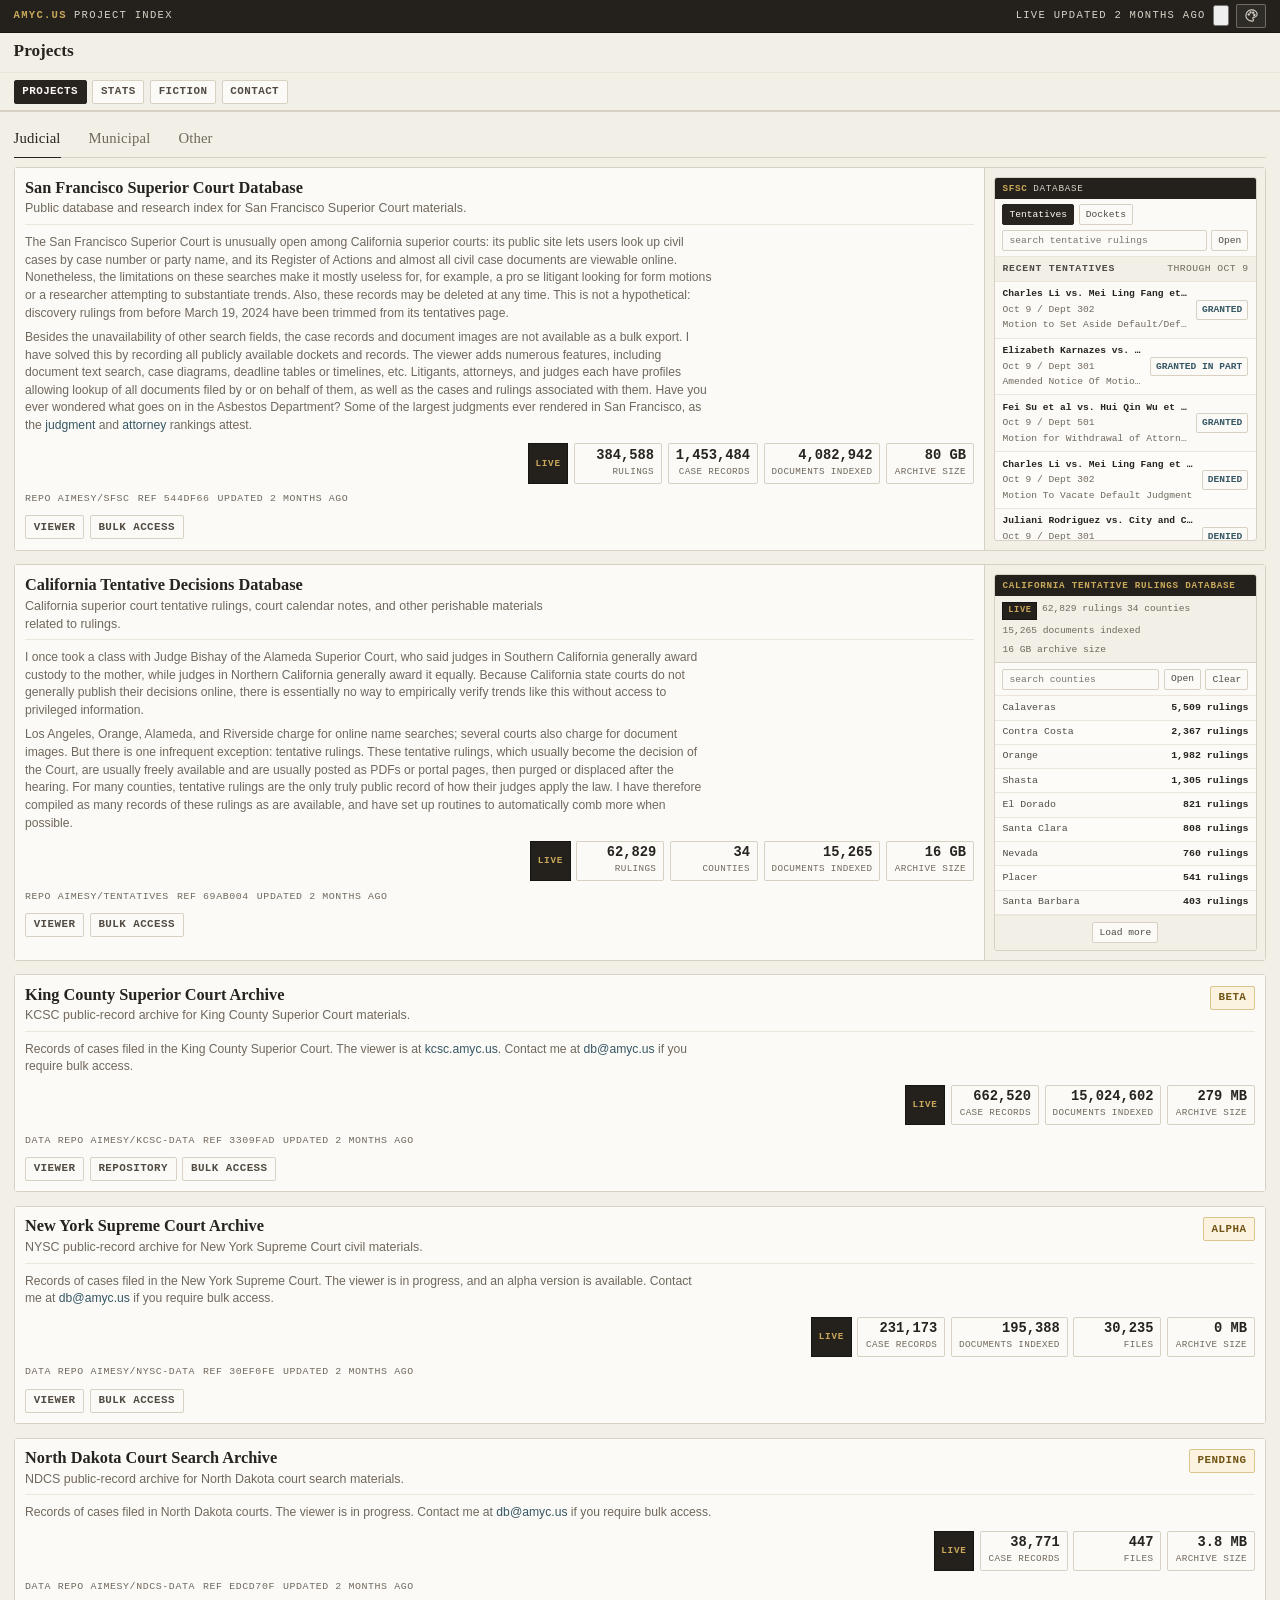
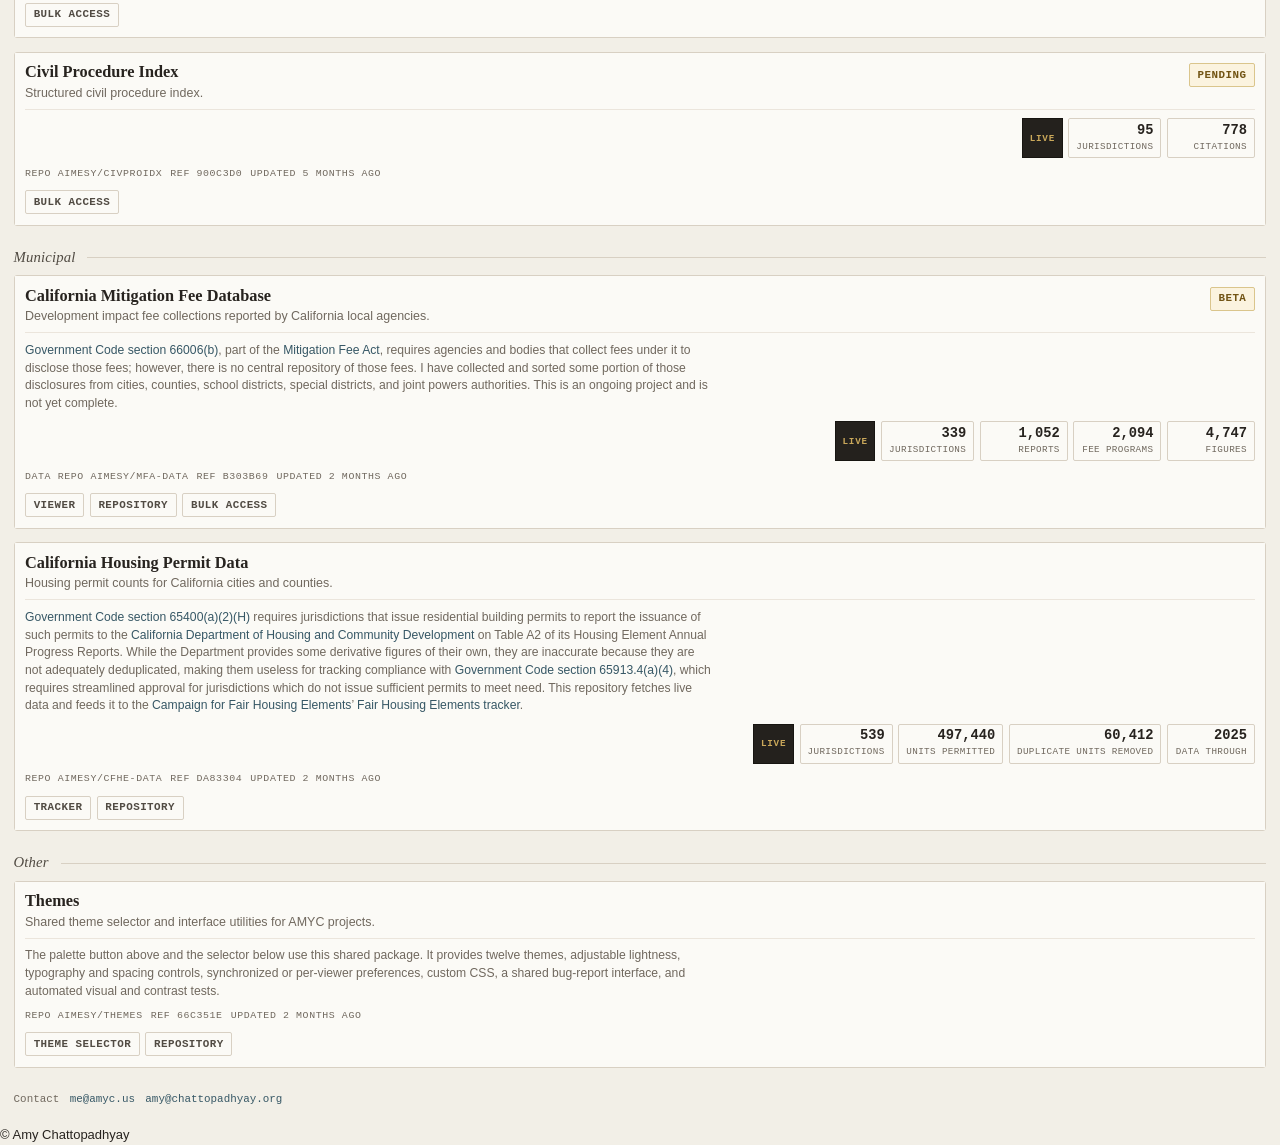
==== commit 1a90c73b: "Restyle the category control as a hairline nav that follows the scroll The control is now plain seri" ====
--- a/index.html
+++ b/index.html
@@ -20,7 +20,7 @@
   <meta name="twitter:title" content="Projects | AMYC.US">
   <meta name="twitter:description" content="Public project index for SFSC, California tentative rulings, KCSC, NYSC, California mitigation fees, California Housing Permit Data, NDCS, civil procedure research tools, and AMYC Themes.">
   <meta name="theme-color" content="#24211d">
-  <link rel="stylesheet" href="assets/styles.css?v=project-groups-3">
+  <link rel="stylesheet" href="assets/styles.css?v=project-groups-4">
   <link rel="stylesheet" href="https://aimesy.github.io/themes/src/theme.css">
   <link rel="stylesheet" href="https://aimesy.github.io/themes/src/theme-bar.css">
   <link rel="stylesheet" href="https://aimesy.github.io/themes/src/bug-report.css">
--- a/assets/styles.css
+++ b/assets/styles.css
@@ -879,57 +879,37 @@
   position: sticky;
   top: 0;
   z-index: 5;
-  margin: -0.35rem -0.85rem -0.2rem;
-  padding: 0.5rem 0.85rem;
-  border-bottom: 1px solid transparent;
-  transition: background-color 160ms ease, border-color 160ms ease, box-shadow 160ms ease;
-}
-
-.category-nav[data-stuck] {
-  background: color-mix(in srgb, var(--paper-2) 95%, transparent);
-  border-bottom-color: var(--rule);
-  box-shadow: 0 6px 18px -10px color-mix(in srgb, var(--ink) 35%, transparent);
-  -webkit-backdrop-filter: blur(16px) saturate(1.2);
-  backdrop-filter: blur(16px) saturate(1.2);
+  margin: -0.35rem -0.85rem -0.25rem;
+  padding: 0 0.85rem;
+  background: var(--paper-2);
+}
+
+/* Once stuck, a short fade softens cards passing under the bar. */
+.category-nav[data-stuck]::after {
+  content: "";
+  position: absolute;
+  left: 0;
+  right: 0;
+  top: 100%;
+  height: 0.7rem;
+  background: linear-gradient(var(--paper-2), transparent);
+  pointer-events: none;
 }
 
 .category-control {
   position: relative;
-  display: inline-flex;
-  padding: 3px;
-  border: 1px solid var(--rule);
-  border-radius: 5px;
-  background: var(--paper);
-  box-shadow: 0 1px 2px color-mix(in srgb, var(--ink) 8%, transparent);
-}
-
-.category-indicator {
-  position: absolute;
-  top: 3px;
-  bottom: 3px;
-  left: 0;
-  width: 0;
-  border-radius: 3px;
-  background: var(--ink);
-  box-shadow: 0 1px 3px color-mix(in srgb, var(--ink) 30%, transparent);
-  opacity: 0;
-}
-
-.category-control[data-ready] .category-indicator {
-  opacity: 1;
-  transition: transform 280ms cubic-bezier(0.2, 0.8, 0.2, 1), width 280ms cubic-bezier(0.2, 0.8, 0.2, 1);
+  display: flex;
+  align-items: baseline;
+  gap: 1.75rem;
+  border-bottom: 1px solid var(--rule);
 }
 
 .category-link {
-  position: relative;
-  z-index: 1;
-  padding: 0.32rem 0.85rem;
-  border-radius: 3px;
+  padding: 0.62rem 0 0.55rem;
   color: var(--ink-3);
-  font: 600 0.66rem/1.2 var(--font-mono);
-  letter-spacing: 0.08em;
-  text-transform: uppercase;
-  transition: color 200ms ease;
+  font: 400 0.92rem/1.2 var(--font-serif);
+  letter-spacing: 0.01em;
+  transition: color 220ms ease;
 }
 
 .category-link:hover {
@@ -938,13 +918,27 @@
 }
 
 .category-link[aria-current="true"] {
-  color: var(--paper);
+  color: var(--ink);
+}
+
+/* A hairline under the current category, resting on the rule. */
+.category-indicator {
+  position: absolute;
+  bottom: -1px;
+  left: 0;
+  width: 0;
+  height: 1px;
+  background: var(--ink);
+  opacity: 0;
+}
+
+/* Placed by assets/projects.js, which moves it with the scroll. */
+.category-control[data-ready] .category-indicator {
+  opacity: 1;
 }
 
 @media (prefers-reduced-motion: reduce) {
-  .category-nav,
-  .category-link,
-  .category-control[data-ready] .category-indicator {
+  .category-link {
     transition: none;
   }
 }
@@ -953,22 +947,21 @@
   display: flex;
   flex-direction: column;
   gap: 0.85rem;
-  scroll-margin-top: 3.4rem;
+  scroll-margin-top: 2.9rem;
 }
 
 .project-group + .project-group {
-  margin-top: 0.45rem;
+  margin-top: 0.6rem;
 }
 
 .project-group-head {
   display: flex;
   align-items: center;
-  gap: 0.6rem;
-  margin: 0 0 -0.35rem;
+  gap: 0.75rem;
+  margin: 0 0 -0.3rem;
   color: var(--ink-2);
-  font: 700 0.68rem/1.2 var(--font-mono);
-  letter-spacing: 0.12em;
-  text-transform: uppercase;
+  font: italic 400 0.92rem/1.2 var(--font-serif);
+  letter-spacing: 0.01em;
 }
 
 .project-group-head::after {
@@ -1659,10 +1652,10 @@
   }
 
   .category-link {
-    padding-block: 0.6rem;
+    padding-block: 0.75rem 0.68rem;
   }
 
   .project-group {
-    scroll-margin-top: 4.2rem;
-  }
-}
+    scroll-margin-top: 3.3rem;
+  }
+}
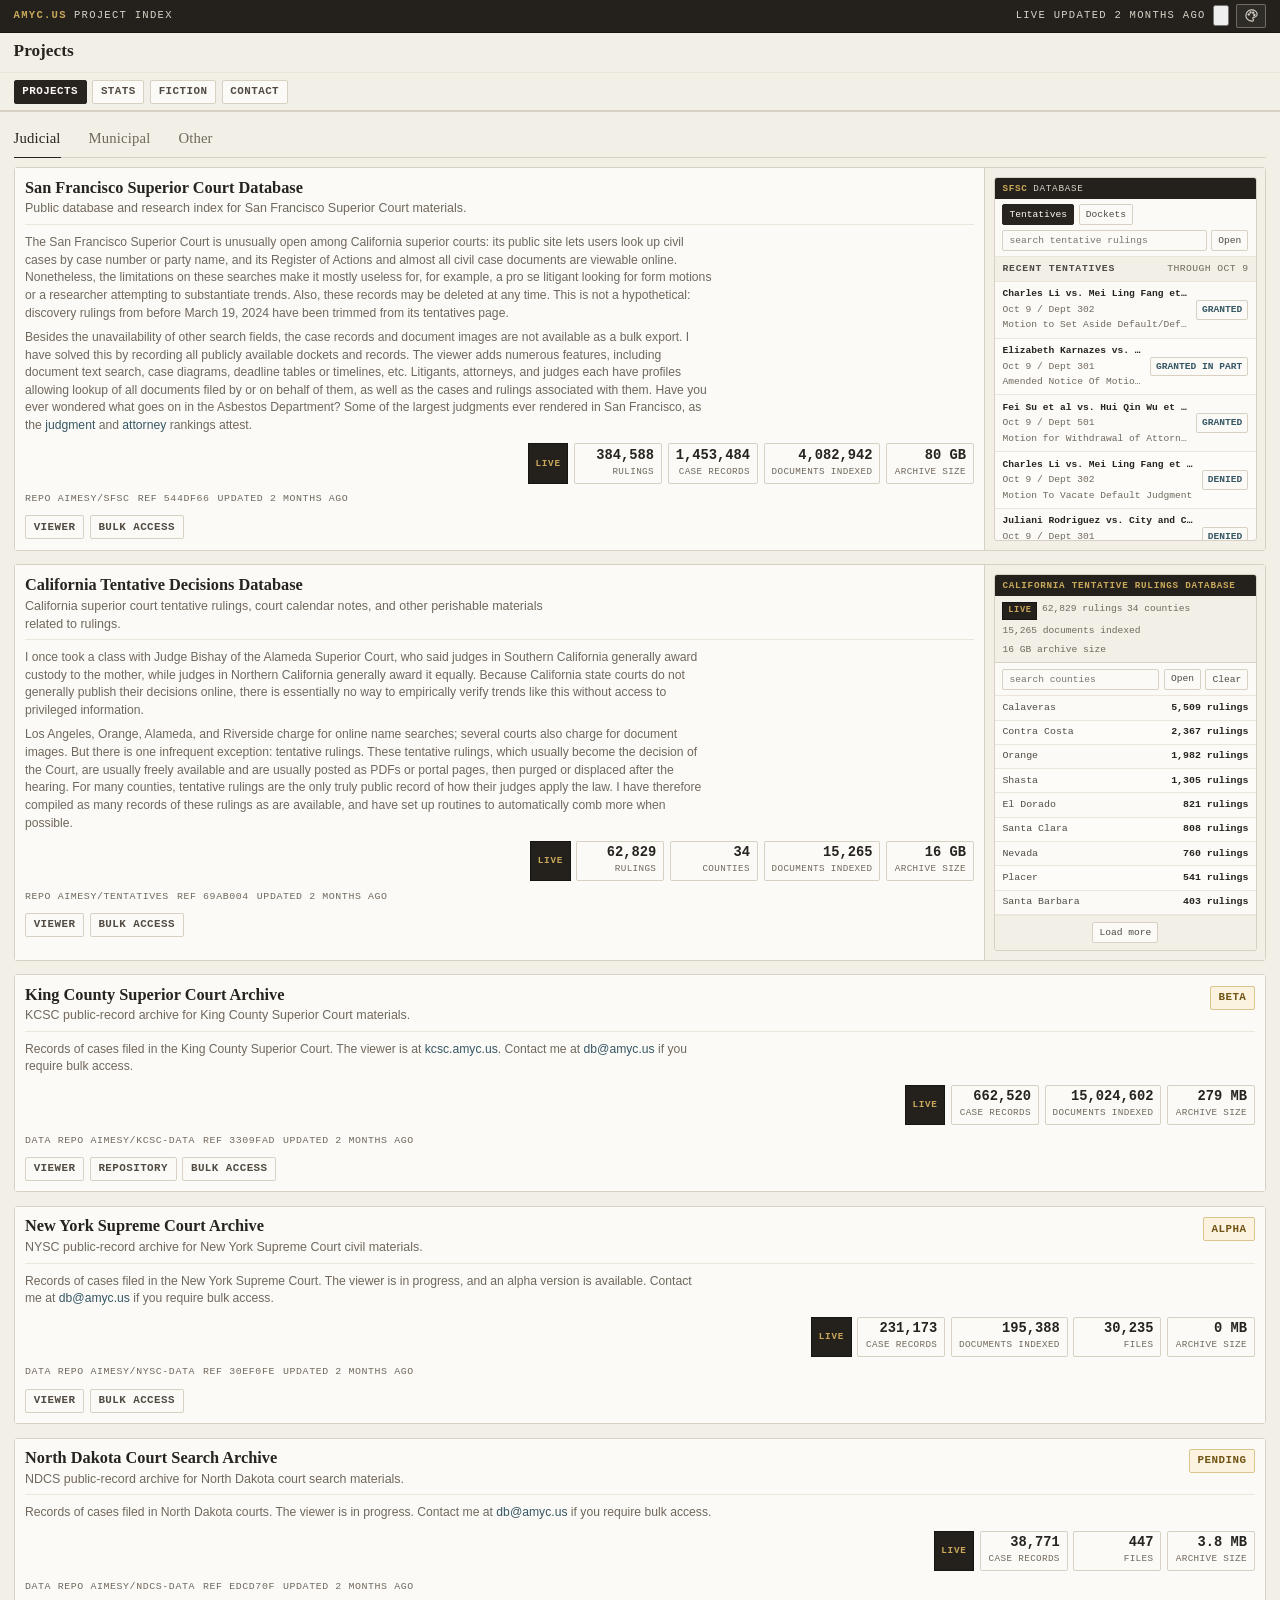
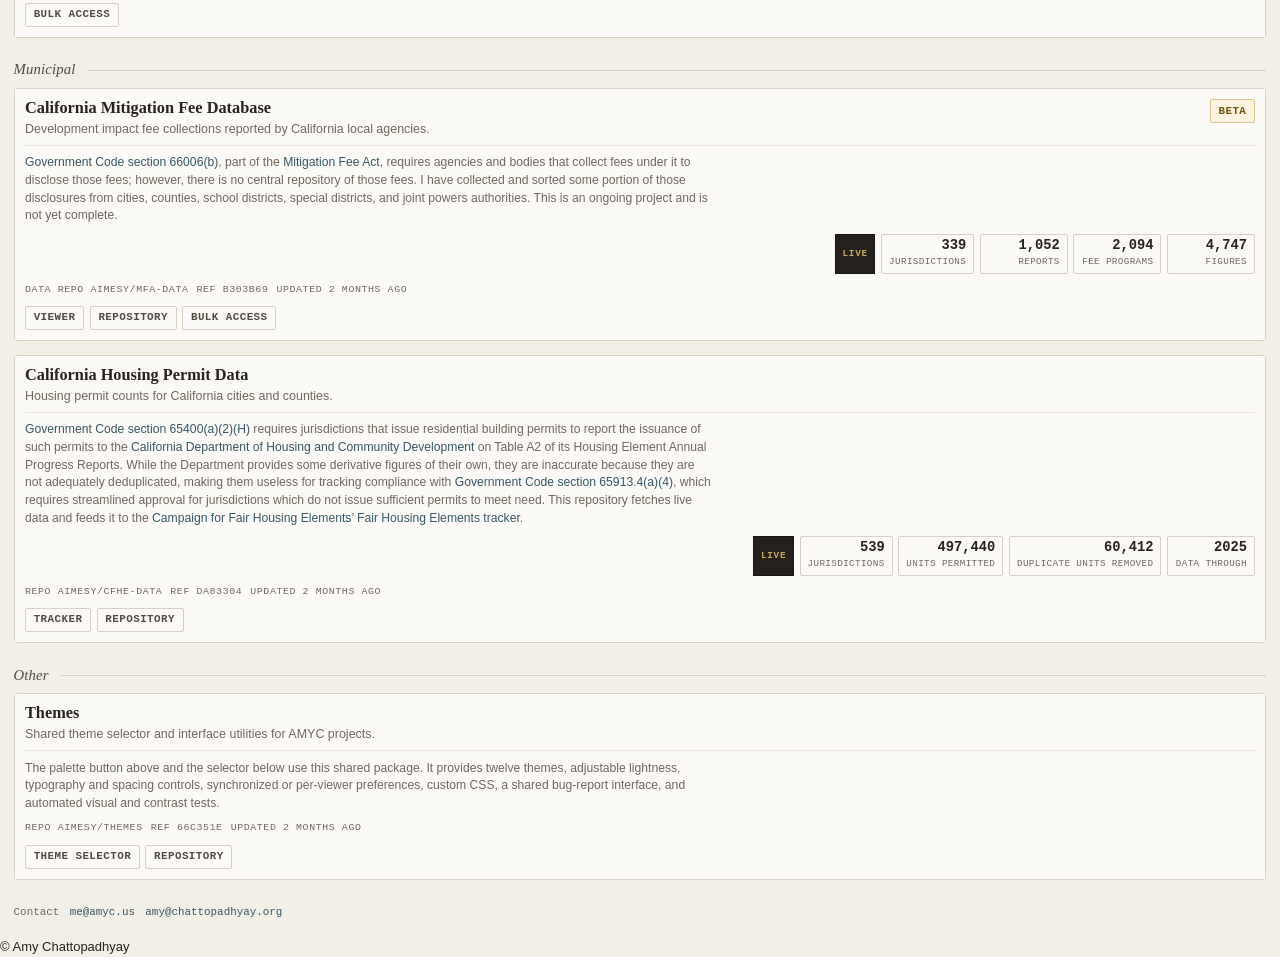
==== commit 0a8f80e1: "Remove the Civil Procedure Index card from the Projects page The Judicial group now lists SFSC, Tent" ====
--- a/index.html
+++ b/index.html
@@ -9,16 +9,16 @@
     content="default-src 'self'; script-src 'self' 'wasm-unsafe-eval' blob: https://aimesy.github.io https://static.cloudflareinsights.com; worker-src blob:; style-src 'self' 'unsafe-inline' https://aimesy.github.io; connect-src 'self' blob: https://sfsc.amyc.us https://sfsc-data.amyc.us https://extensions.duckdb.org https://api.github.com https://raw.githubusercontent.com https://kcsc-data.amyc.us https://nysc-data.amyc.us https://tentatives-data.amyc.us https://cloudflareinsights.com; img-src 'self' data:; object-src 'self'; base-uri 'self'; form-action 'none'"
   >
   <title>Projects</title>
-  <meta name="description" content="Public project index for SFSC, California tentative rulings, KCSC, NYSC, California mitigation fees, California Housing Permit Data, NDCS, civil procedure research tools, and AMYC Themes.">
+  <meta name="description" content="Public project index for SFSC, California tentative rulings, KCSC, NYSC, California mitigation fees, California Housing Permit Data, NDCS, and AMYC Themes.">
   <link rel="canonical" href="https://amyc.us/">
   <meta property="og:site_name" content="AMYC.US">
   <meta property="og:type" content="website">
   <meta property="og:title" content="Projects | AMYC.US">
-  <meta property="og:description" content="Public project index for SFSC, California tentative rulings, KCSC, NYSC, California mitigation fees, California Housing Permit Data, NDCS, civil procedure research tools, and AMYC Themes.">
+  <meta property="og:description" content="Public project index for SFSC, California tentative rulings, KCSC, NYSC, California mitigation fees, California Housing Permit Data, NDCS, and AMYC Themes.">
   <meta property="og:url" content="https://amyc.us/">
   <meta name="twitter:card" content="summary">
   <meta name="twitter:title" content="Projects | AMYC.US">
-  <meta name="twitter:description" content="Public project index for SFSC, California tentative rulings, KCSC, NYSC, California mitigation fees, California Housing Permit Data, NDCS, civil procedure research tools, and AMYC Themes.">
+  <meta name="twitter:description" content="Public project index for SFSC, California tentative rulings, KCSC, NYSC, California mitigation fees, California Housing Permit Data, NDCS, and AMYC Themes.">
   <meta name="theme-color" content="#24211d">
   <link rel="stylesheet" href="assets/styles.css?v=project-groups-4">
   <link rel="stylesheet" href="https://aimesy.github.io/themes/src/theme.css">
@@ -265,29 +265,6 @@
           </div>
         </div>
       </section>
-
-      <section class="project no-preview" id="civproidx">
-        <div class="project-copy">
-          <div class="project-head">
-            <div>
-              <h3>Civil Procedure Index</h3>
-              <p>Structured civil procedure index.</p>
-            </div>
-            <span class="chip warn">Pending</span>
-          </div>
-          <div class="metrics" data-metrics="civproidx"></div>
-          <div class="tracker">
-            <div class="tracker-head">
-              <span>Repo aimesy/civproidx</span>
-              <span>Ref <span data-live="civproidx-ref">loading</span></span>
-              <span>Updated <span data-live="civproidx-updated">loading</span></span>
-            </div>
-          </div>
-          <div class="links" aria-label="Civil Procedure Index links">
-            <a class="hbtn" href="mailto:db@amyc.us">Bulk Access</a>
-          </div>
-        </div>
-      </section>
     </section>
 
     <section class="project-group" id="municipal" aria-labelledby="group-municipal">
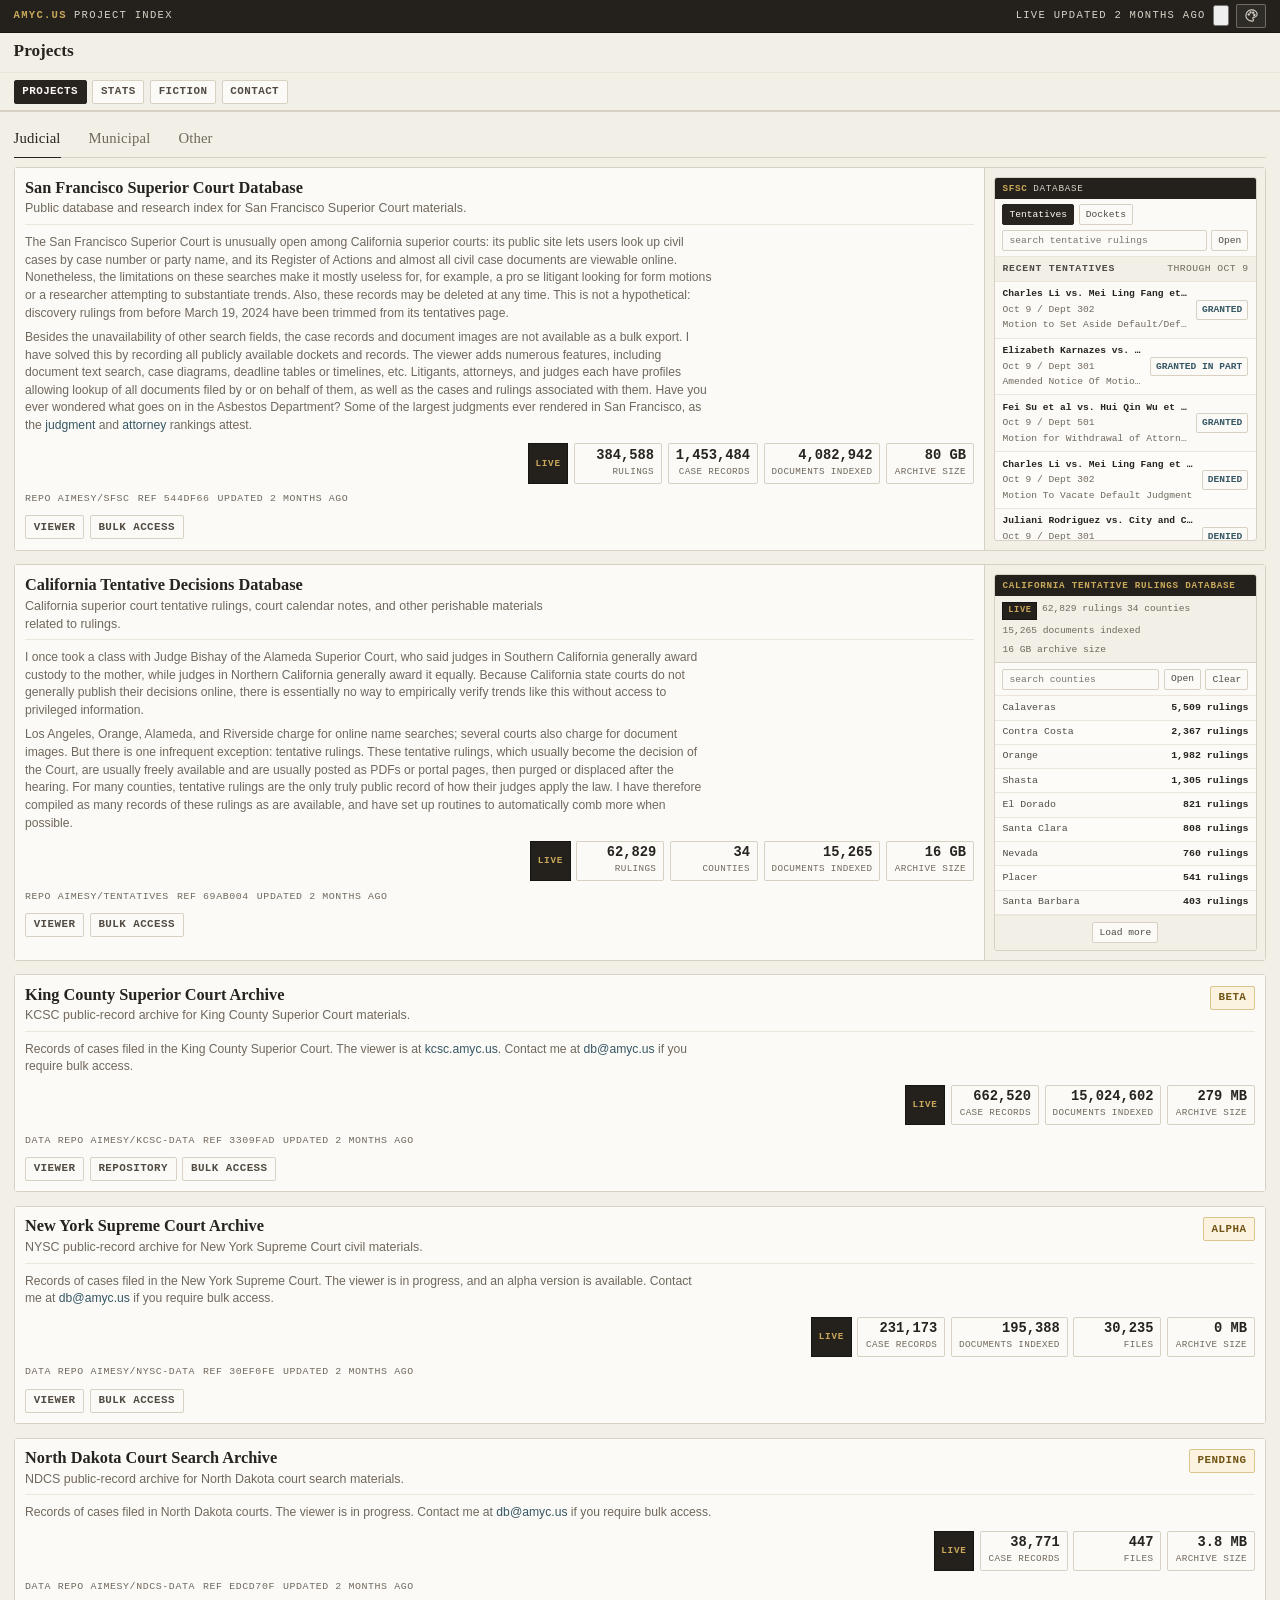
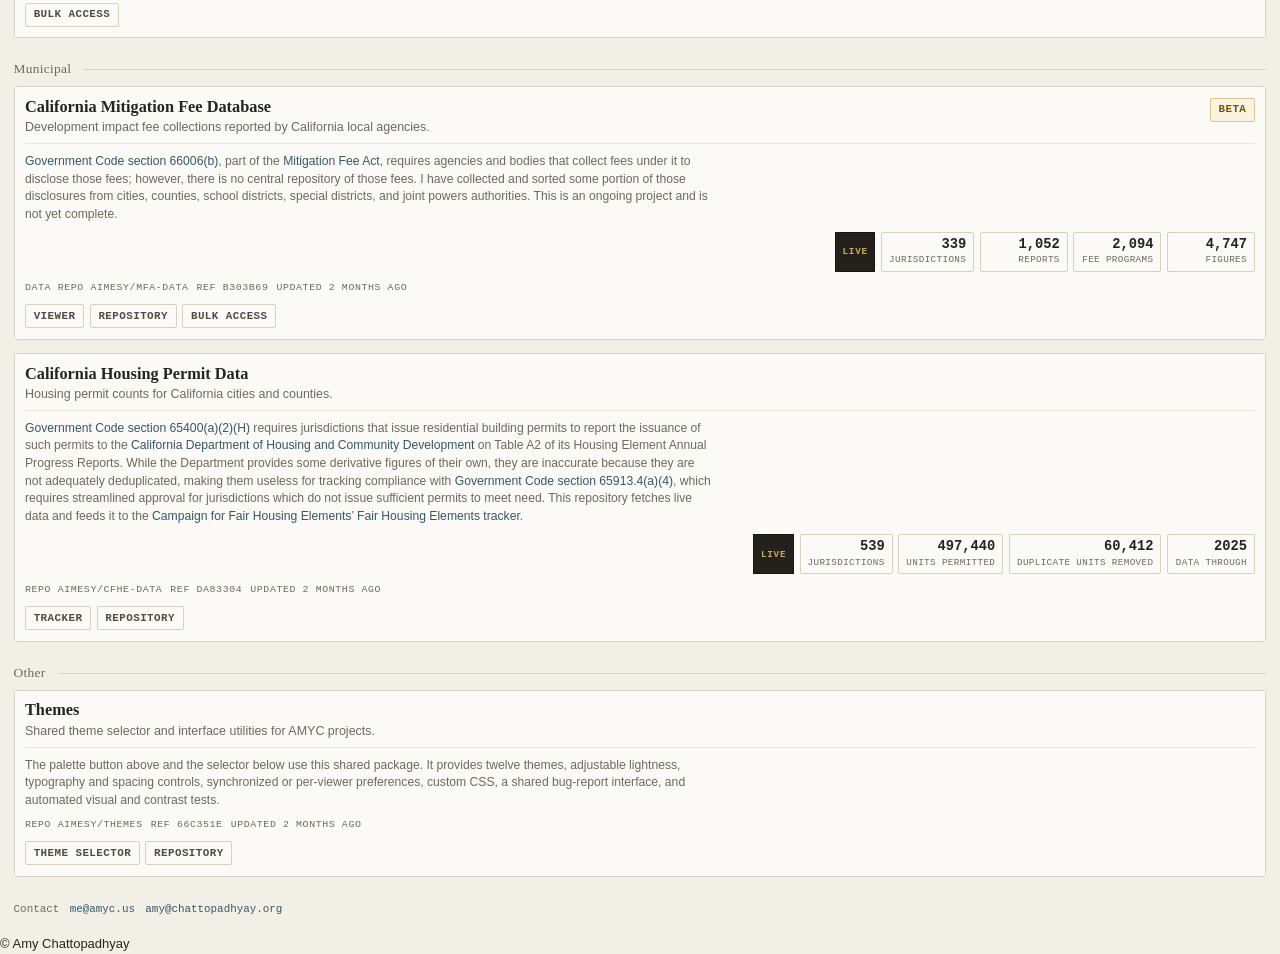
==== commit 2c5c3516: "Quiet the project group labels Group labels are upright serif in the muted ink at a slightly smaller" ====
--- a/index.html
+++ b/index.html
@@ -20,7 +20,7 @@
   <meta name="twitter:title" content="Projects | AMYC.US">
   <meta name="twitter:description" content="Public project index for SFSC, California tentative rulings, KCSC, NYSC, California mitigation fees, California Housing Permit Data, NDCS, and AMYC Themes.">
   <meta name="theme-color" content="#24211d">
-  <link rel="stylesheet" href="assets/styles.css?v=project-groups-4">
+  <link rel="stylesheet" href="assets/styles.css?v=project-groups-5">
   <link rel="stylesheet" href="https://aimesy.github.io/themes/src/theme.css">
   <link rel="stylesheet" href="https://aimesy.github.io/themes/src/theme-bar.css">
   <link rel="stylesheet" href="https://aimesy.github.io/themes/src/bug-report.css">
--- a/assets/styles.css
+++ b/assets/styles.css
@@ -959,9 +959,9 @@
   align-items: center;
   gap: 0.75rem;
   margin: 0 0 -0.3rem;
-  color: var(--ink-2);
-  font: italic 400 0.92rem/1.2 var(--font-serif);
-  letter-spacing: 0.01em;
+  color: var(--ink-3);
+  font: 400 0.84rem/1.2 var(--font-serif);
+  letter-spacing: 0.02em;
 }
 
 .project-group-head::after {
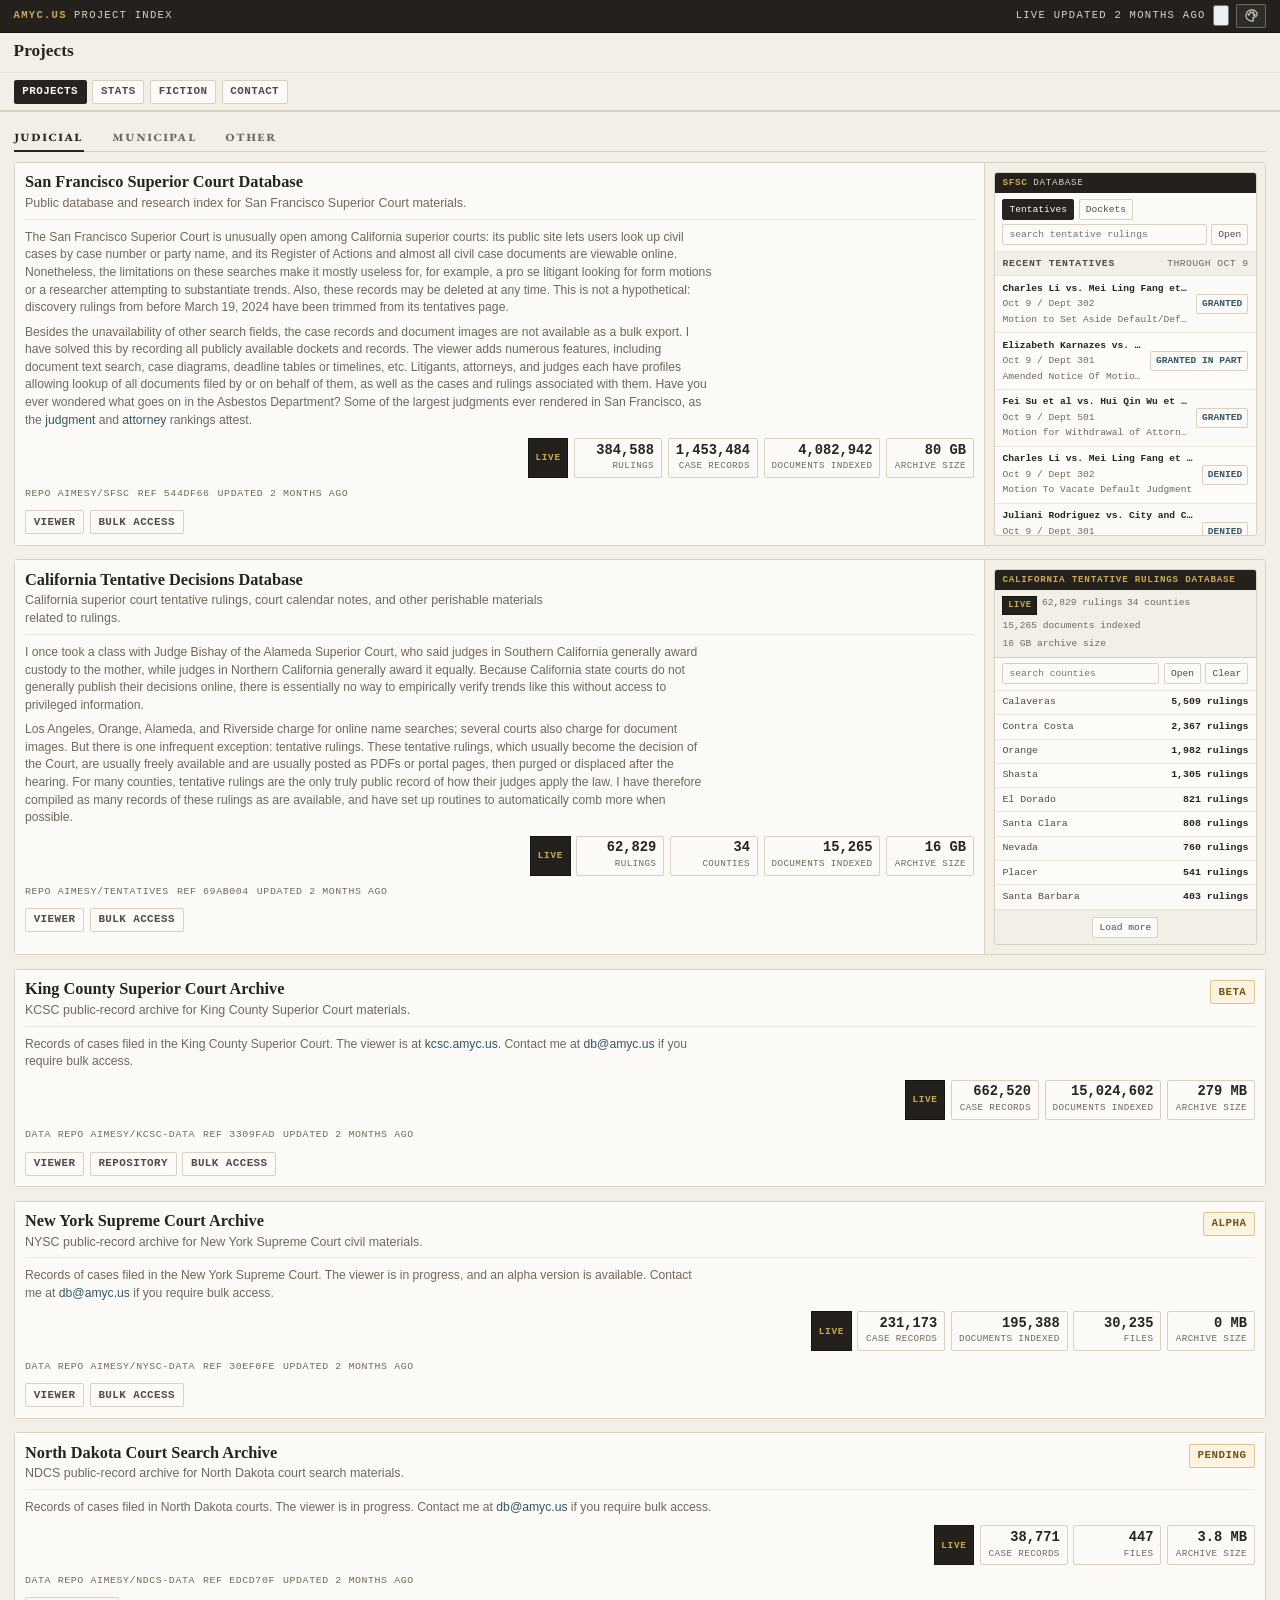
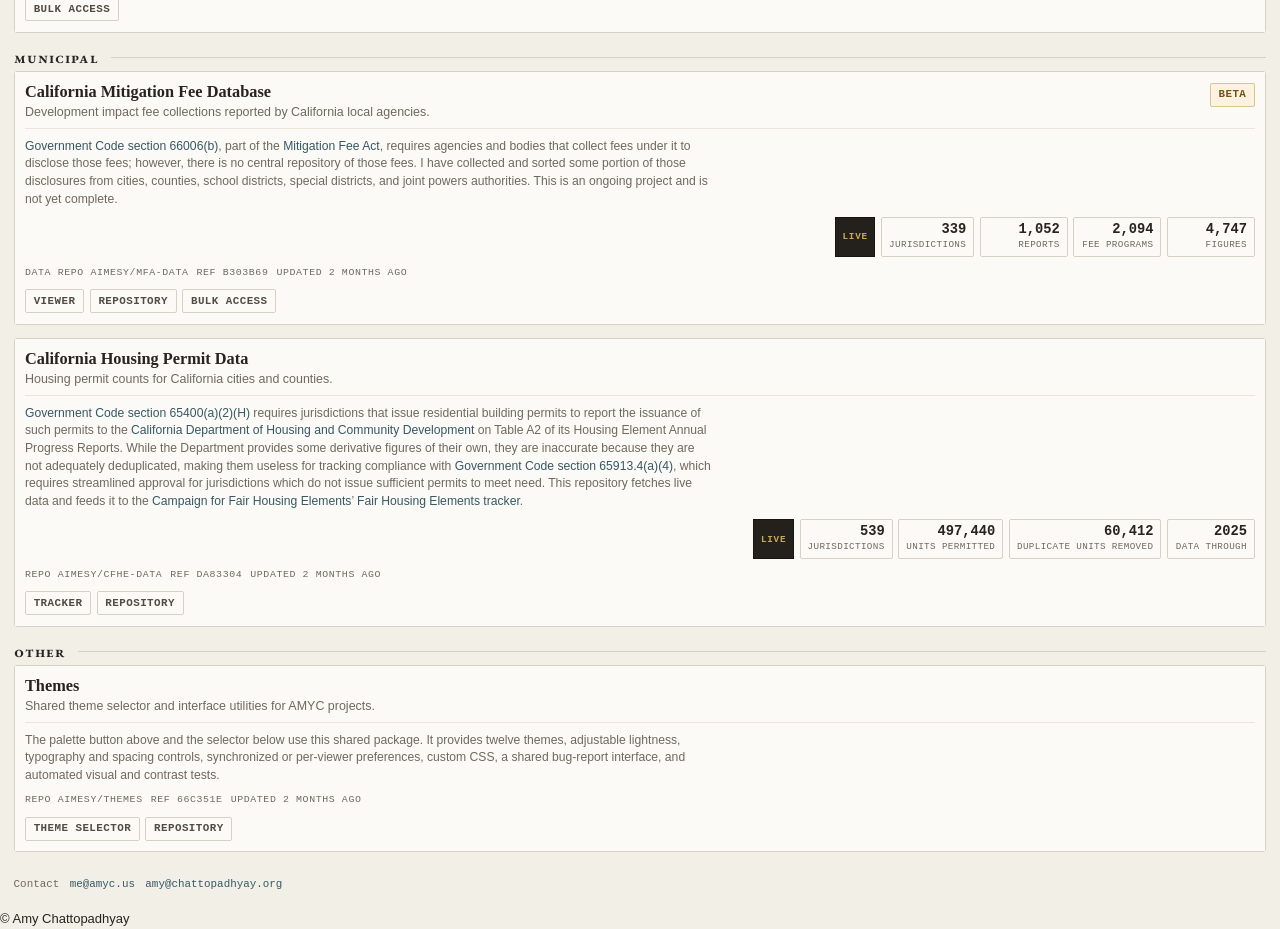
==== commit e0031ca1: "Set the category bar and group labels in true small caps The bar and group labels use EB Garamond Se" ====
--- a/index.html
+++ b/index.html
@@ -20,7 +20,8 @@
   <meta name="twitter:title" content="Projects | AMYC.US">
   <meta name="twitter:description" content="Public project index for SFSC, California tentative rulings, KCSC, NYSC, California mitigation fees, California Housing Permit Data, NDCS, and AMYC Themes.">
   <meta name="theme-color" content="#24211d">
-  <link rel="stylesheet" href="assets/styles.css?v=project-groups-5">
+  <link rel="preload" href="assets/fonts/eb-garamond-semibold-sc.woff2" as="font" type="font/woff2" crossorigin>
+  <link rel="stylesheet" href="assets/styles.css?v=project-groups-6">
   <link rel="stylesheet" href="https://aimesy.github.io/themes/src/theme.css">
   <link rel="stylesheet" href="https://aimesy.github.io/themes/src/theme-bar.css">
   <link rel="stylesheet" href="https://aimesy.github.io/themes/src/bug-report.css">
--- a/assets/styles.css
+++ b/assets/styles.css
@@ -866,6 +866,17 @@
   padding: 0.85rem;
 }
 
+/* EB Garamond SemiBold, trimmed to basic Latin with its true small caps (the
+   smcp and c2sc glyphs), for the category bar and group labels. SIL Open Font
+   License: fonts/EBGaramond-OFL.txt. Preloaded by index.html. */
+@font-face {
+  font-family: "EB Garamond";
+  src: url("fonts/eb-garamond-semibold-sc.woff2") format("woff2");
+  font-weight: 600;
+  font-style: normal;
+  font-display: block;
+}
+
 /* Projects page: cards grouped under Judicial, Municipal, and Other, with one
    category control at the top. It sticks as a frosted bar, and its highlight
    slides to the group in view (assets/projects.js). The page is a flex column,
@@ -904,11 +915,16 @@
   border-bottom: 1px solid var(--rule);
 }
 
+.category-link,
+.project-group-head {
+  font: 600 1rem/1 "EB Garamond", var(--font-serif);
+  font-variant-caps: all-small-caps;
+  letter-spacing: 0.07em;
+}
+
 .category-link {
-  padding: 0.62rem 0 0.55rem;
+  padding: 0.5rem 0 0.44rem;
   color: var(--ink-3);
-  font: 400 0.92rem/1.2 var(--font-serif);
-  letter-spacing: 0.01em;
   transition: color 220ms ease;
 }
 
@@ -921,13 +937,13 @@
   color: var(--ink);
 }
 
-/* A hairline under the current category, resting on the rule. */
+/* A line under the current category, resting on the rule. */
 .category-indicator {
   position: absolute;
   bottom: -1px;
   left: 0;
   width: 0;
-  height: 1px;
+  height: 2px;
   background: var(--ink);
   opacity: 0;
 }
@@ -947,21 +963,19 @@
   display: flex;
   flex-direction: column;
   gap: 0.85rem;
-  scroll-margin-top: 2.9rem;
+  scroll-margin-top: 2.5rem;
 }
 
 .project-group + .project-group {
-  margin-top: 0.6rem;
+  margin-top: 0.2rem;
 }
 
 .project-group-head {
   display: flex;
   align-items: center;
   gap: 0.75rem;
-  margin: 0 0 -0.3rem;
-  color: var(--ink-3);
-  font: 400 0.84rem/1.2 var(--font-serif);
-  letter-spacing: 0.02em;
+  margin: 0 0 -0.5rem;
+  color: var(--ink);
 }
 
 .project-group-head::after {
@@ -1652,10 +1666,10 @@
   }
 
   .category-link {
-    padding-block: 0.75rem 0.68rem;
+    padding-block: 0.66rem 0.6rem;
   }
 
   .project-group {
-    scroll-margin-top: 3.3rem;
-  }
-}
+    scroll-margin-top: 3rem;
+  }
+}
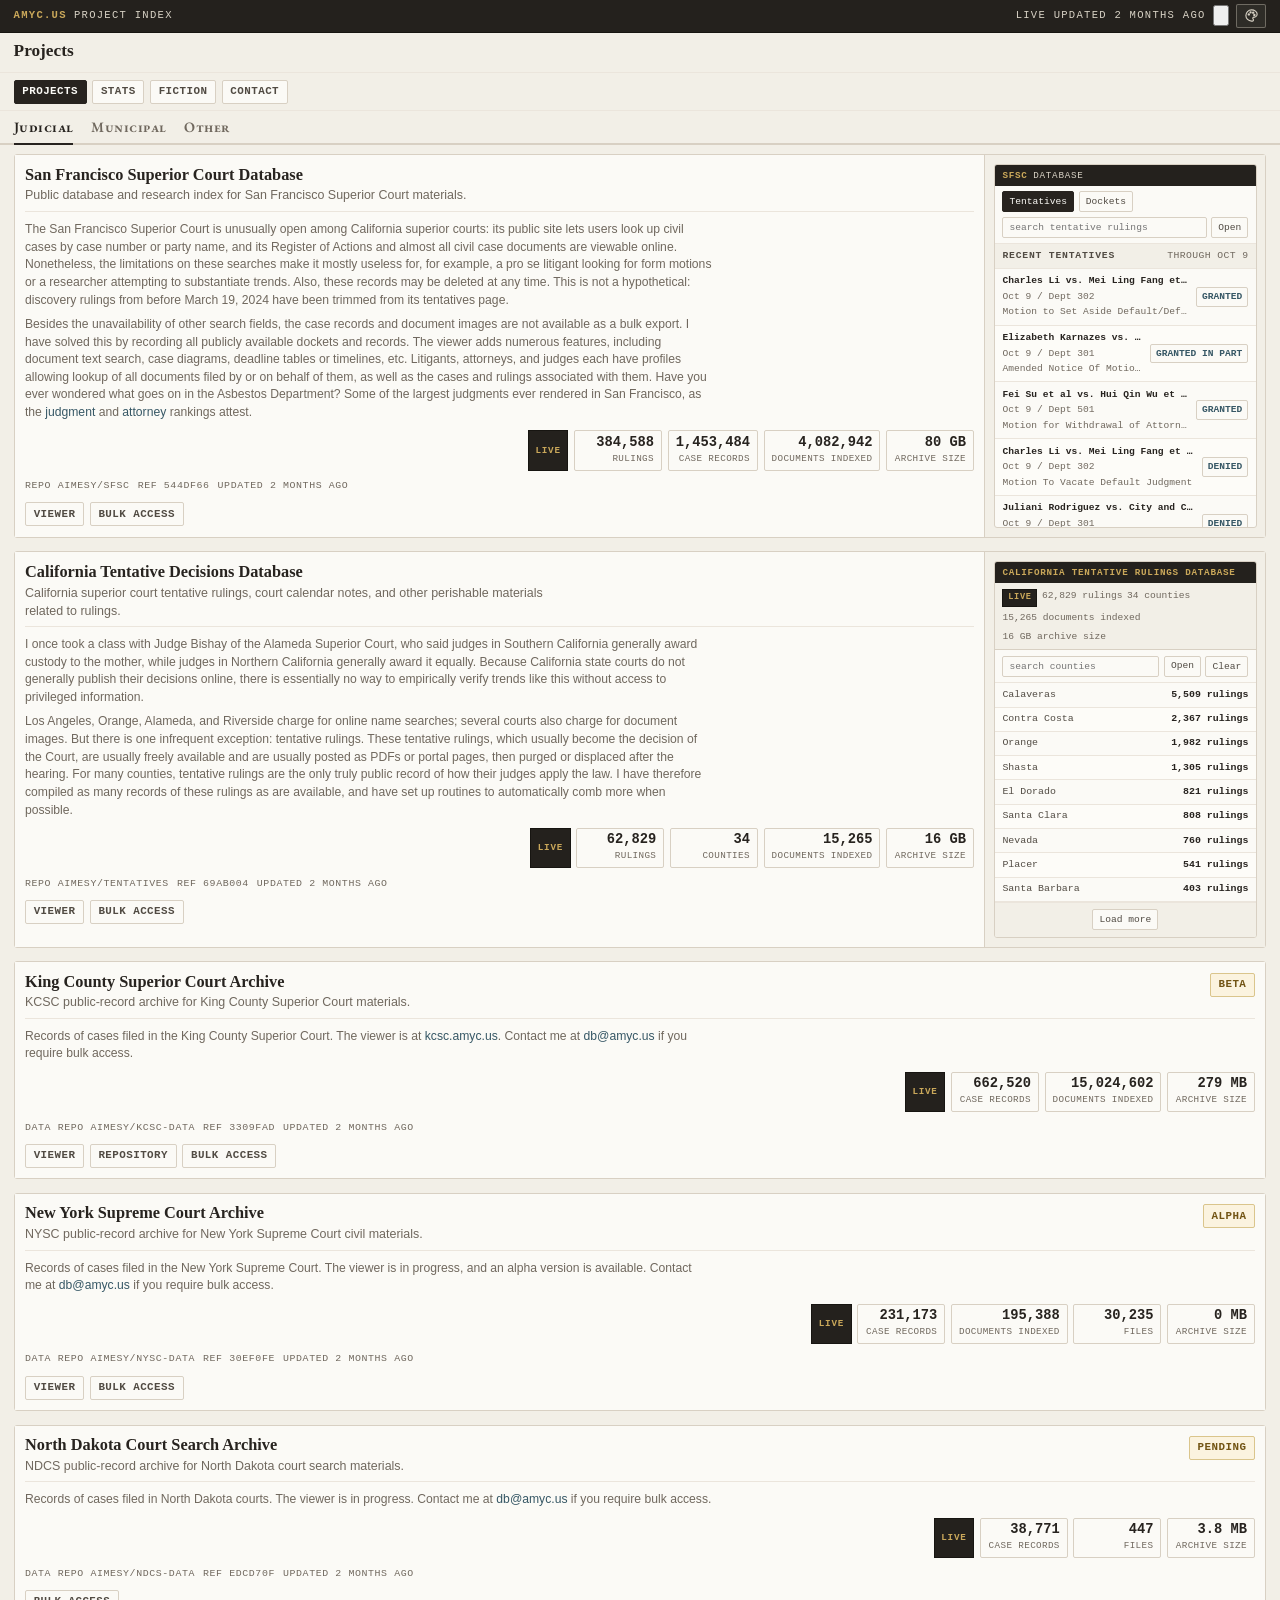
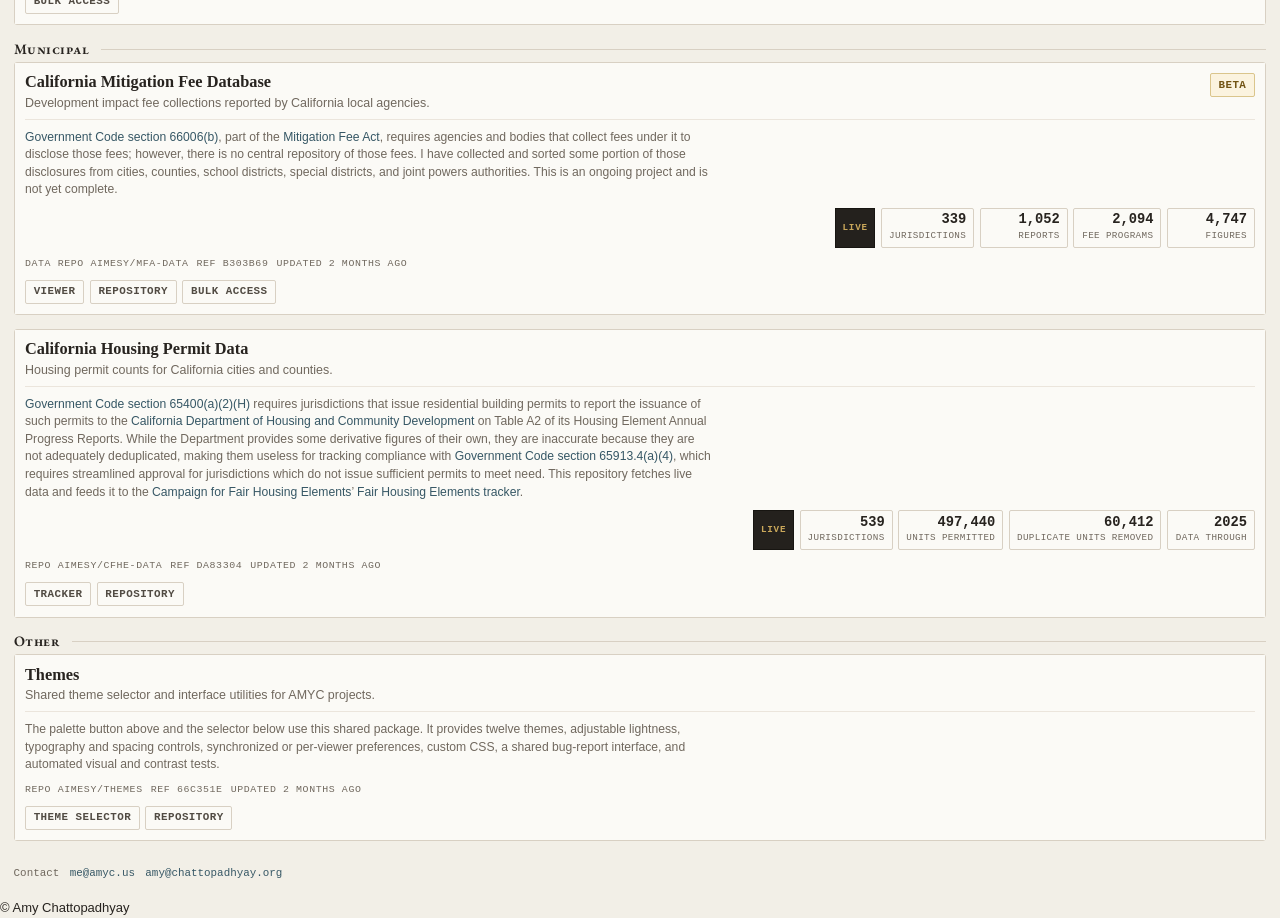
==== commit f1874edd: "Make the category bar the header's closing row, in small caps with capitals The bar now sits flush u" ====
--- a/index.html
+++ b/index.html
@@ -21,7 +21,7 @@
   <meta name="twitter:description" content="Public project index for SFSC, California tentative rulings, KCSC, NYSC, California mitigation fees, California Housing Permit Data, NDCS, and AMYC Themes.">
   <meta name="theme-color" content="#24211d">
   <link rel="preload" href="assets/fonts/eb-garamond-semibold-sc.woff2" as="font" type="font/woff2" crossorigin>
-  <link rel="stylesheet" href="assets/styles.css?v=project-groups-6">
+  <link rel="stylesheet" href="assets/styles.css?v=project-groups-8">
   <link rel="stylesheet" href="https://aimesy.github.io/themes/src/theme.css">
   <link rel="stylesheet" href="https://aimesy.github.io/themes/src/theme-bar.css">
   <link rel="stylesheet" href="https://aimesy.github.io/themes/src/bug-report.css">
--- a/assets/styles.css
+++ b/assets/styles.css
@@ -867,7 +867,8 @@
 }
 
 /* EB Garamond SemiBold, trimmed to basic Latin with its true small caps (the
-   smcp and c2sc glyphs), for the category bar and group labels. SIL Open Font
+   smcp and c2sc glyphs), for the category bar and group labels, which keep
+   full capitals for initials. SIL Open Font
    License: fonts/EBGaramond-OFL.txt. Preloaded by index.html. */
 @font-face {
   font-family: "EB Garamond";
@@ -886,13 +887,26 @@
   flex-direction: column;
 }
 
+/* The category bar is the header's closing row: flush under the site nav,
+   full width, carrying the header's bottom rule, and it sticks once the
+   header scrolls away. The site nav's own bottom rule gives way to a light
+   divider, like the one above it. */
+header:has(+ .project-index) {
+  border-bottom: 0;
+}
+
+header:has(+ .project-index) .toolbar {
+  border-bottom-color: var(--rule-2);
+}
+
 .category-nav {
   position: sticky;
   top: 0;
   z-index: 5;
-  margin: -0.35rem -0.85rem -0.25rem;
+  margin: -0.85rem -0.85rem -0.25rem;
   padding: 0 0.85rem;
   background: var(--paper-2);
+  border-bottom: 2px solid var(--rule);
 }
 
 /* Once stuck, a short fade softens cards passing under the bar. */
@@ -901,7 +915,7 @@
   position: absolute;
   left: 0;
   right: 0;
-  top: 100%;
+  top: calc(100% + 2px);
   height: 0.7rem;
   background: linear-gradient(var(--paper-2), transparent);
   pointer-events: none;
@@ -911,19 +925,18 @@
   position: relative;
   display: flex;
   align-items: baseline;
-  gap: 1.75rem;
-  border-bottom: 1px solid var(--rule);
+  gap: 1.1rem;
 }
 
 .category-link,
 .project-group-head {
-  font: 600 1rem/1 "EB Garamond", var(--font-serif);
-  font-variant-caps: all-small-caps;
-  letter-spacing: 0.07em;
+  font: 600 0.9rem/1 "EB Garamond", var(--font-serif);
+  font-variant-caps: small-caps;
+  letter-spacing: 0.035em;
 }
 
 .category-link {
-  padding: 0.5rem 0 0.44rem;
+  padding: 0.56rem 0 0.5rem;
   color: var(--ink-3);
   transition: color 220ms ease;
 }
@@ -937,10 +950,10 @@
   color: var(--ink);
 }
 
-/* A line under the current category, resting on the rule. */
+/* The current category darkens its stretch of the header's bottom rule. */
 .category-indicator {
   position: absolute;
-  bottom: -1px;
+  bottom: -2px;
   left: 0;
   width: 0;
   height: 2px;
@@ -1598,7 +1611,7 @@
   }
 
   .category-nav {
-    margin-inline: -0.6rem;
+    margin: -0.6rem -0.6rem -0.25rem;
     padding-inline: 0.6rem;
   }
 
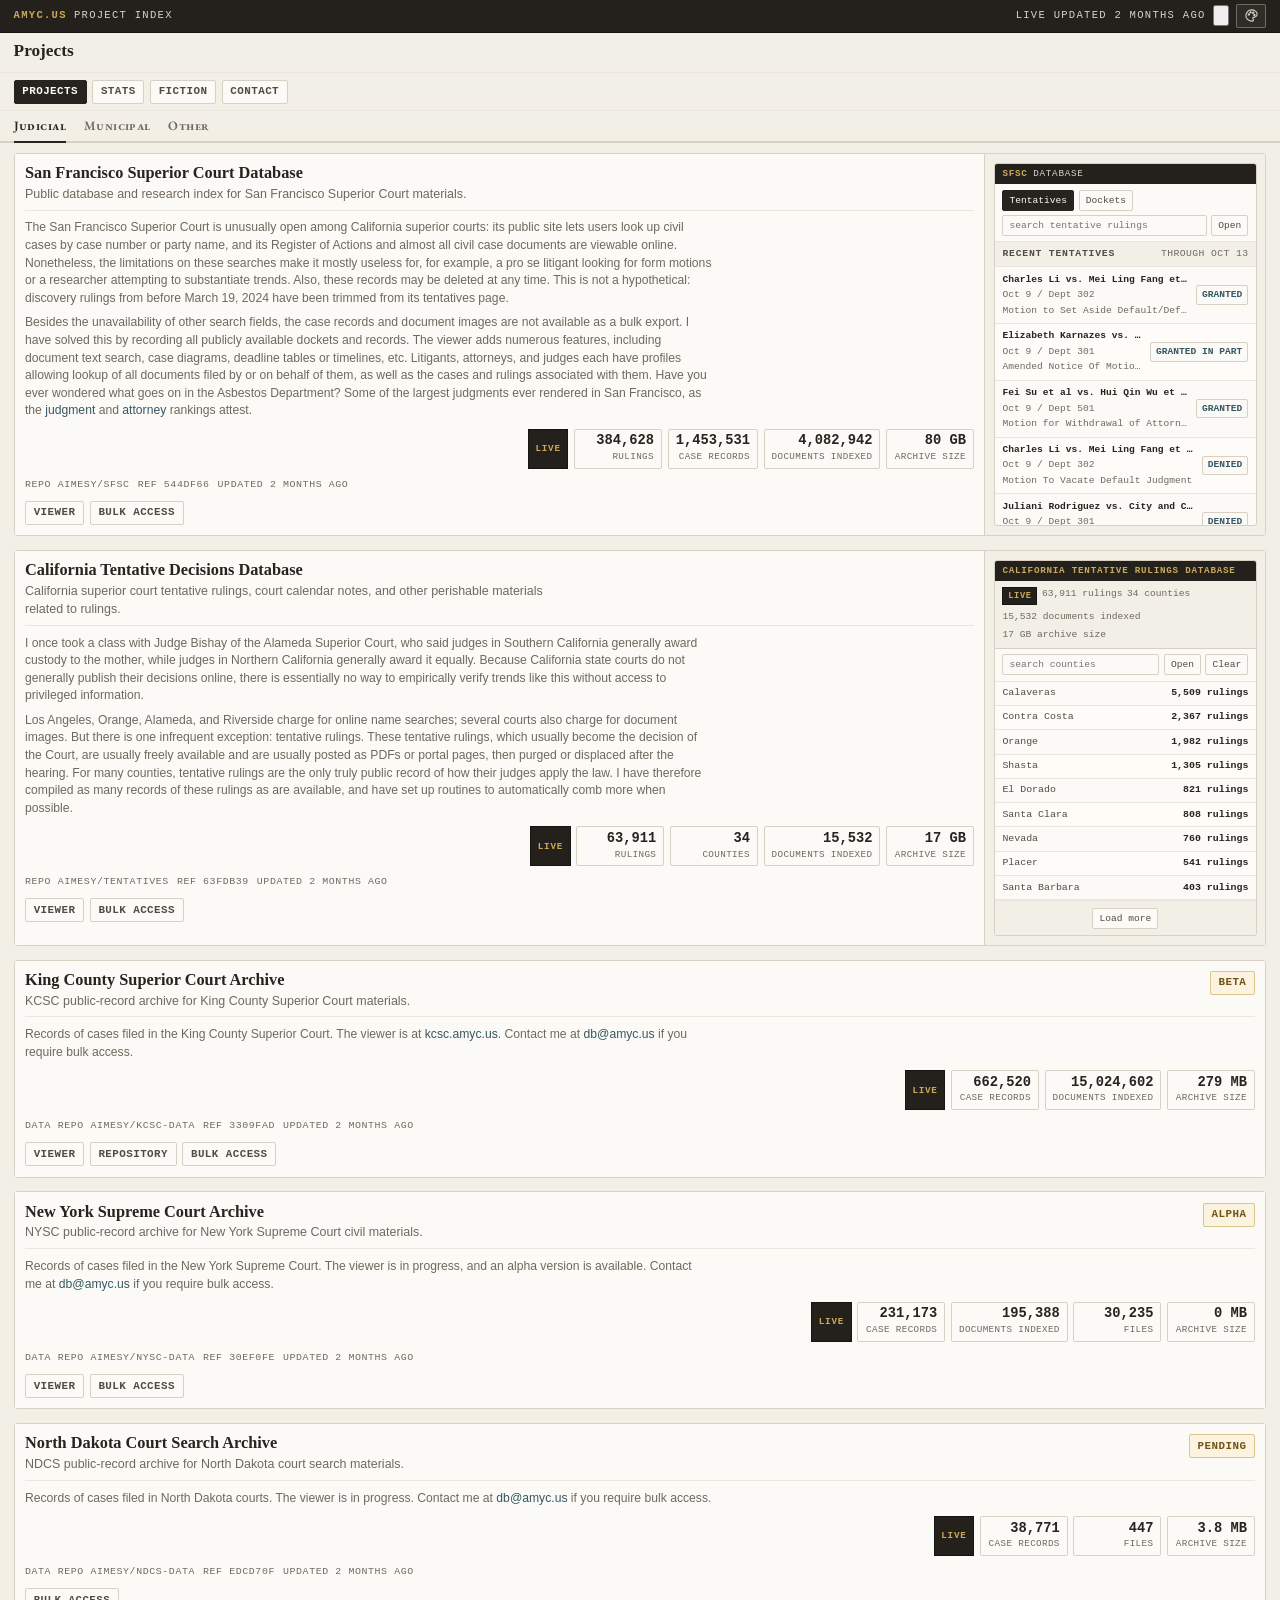
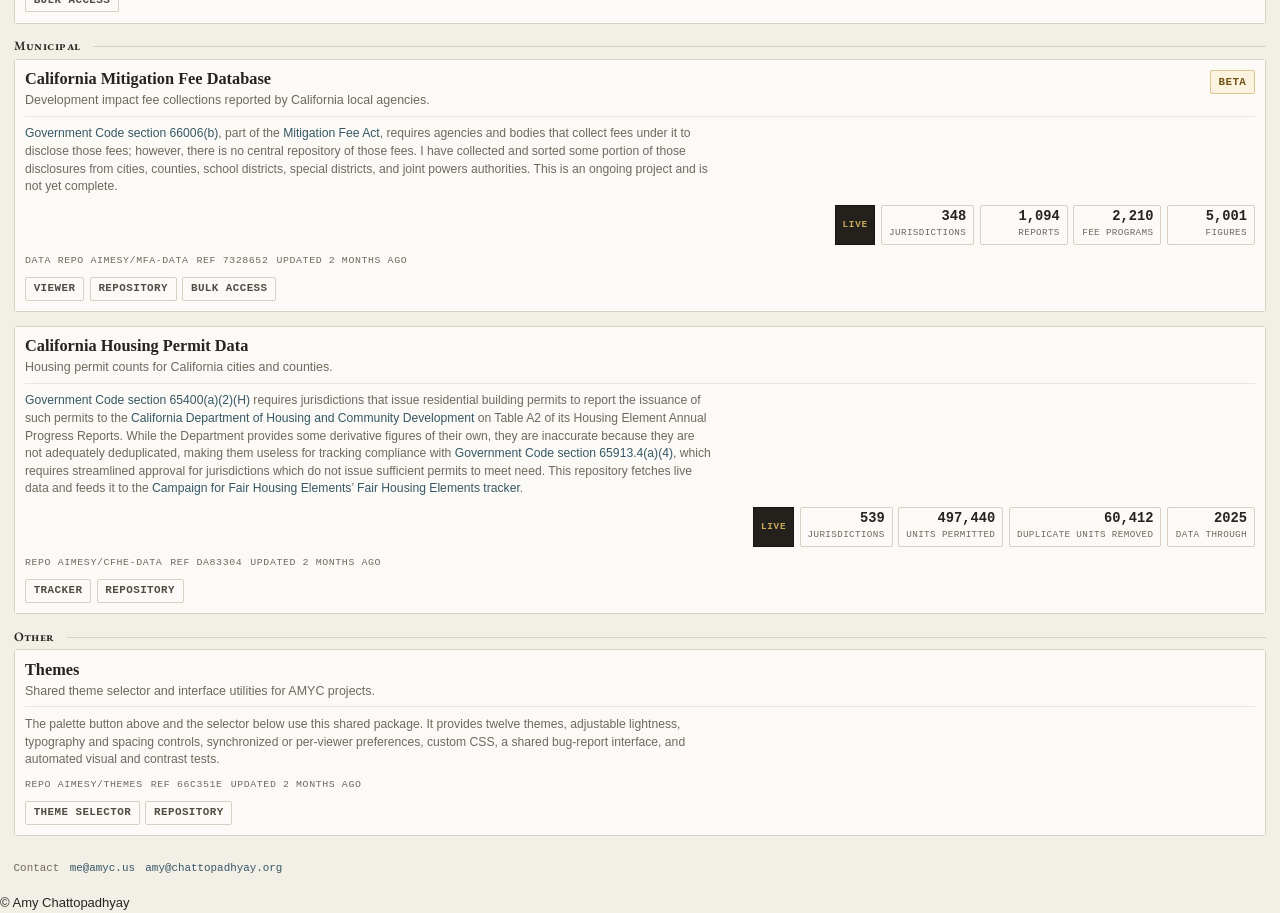
==== commit d1d00eae: "Set the category bar text smaller Names drop from 0.9rem to 0.8rem so the bar sits beneath the site " ====
--- a/index.html
+++ b/index.html
@@ -21,7 +21,7 @@
   <meta name="twitter:description" content="Public project index for SFSC, California tentative rulings, KCSC, NYSC, California mitigation fees, California Housing Permit Data, NDCS, and AMYC Themes.">
   <meta name="theme-color" content="#24211d">
   <link rel="preload" href="assets/fonts/eb-garamond-semibold-sc.woff2" as="font" type="font/woff2" crossorigin>
-  <link rel="stylesheet" href="assets/styles.css?v=project-groups-8">
+  <link rel="stylesheet" href="assets/styles.css?v=project-groups-9">
   <link rel="stylesheet" href="https://aimesy.github.io/themes/src/theme.css">
   <link rel="stylesheet" href="https://aimesy.github.io/themes/src/theme-bar.css">
   <link rel="stylesheet" href="https://aimesy.github.io/themes/src/bug-report.css">
--- a/assets/styles.css
+++ b/assets/styles.css
@@ -930,7 +930,7 @@
 
 .category-link,
 .project-group-head {
-  font: 600 0.9rem/1 "EB Garamond", var(--font-serif);
+  font: 600 0.8rem/1 "EB Garamond", var(--font-serif);
   font-variant-caps: small-caps;
   letter-spacing: 0.035em;
 }
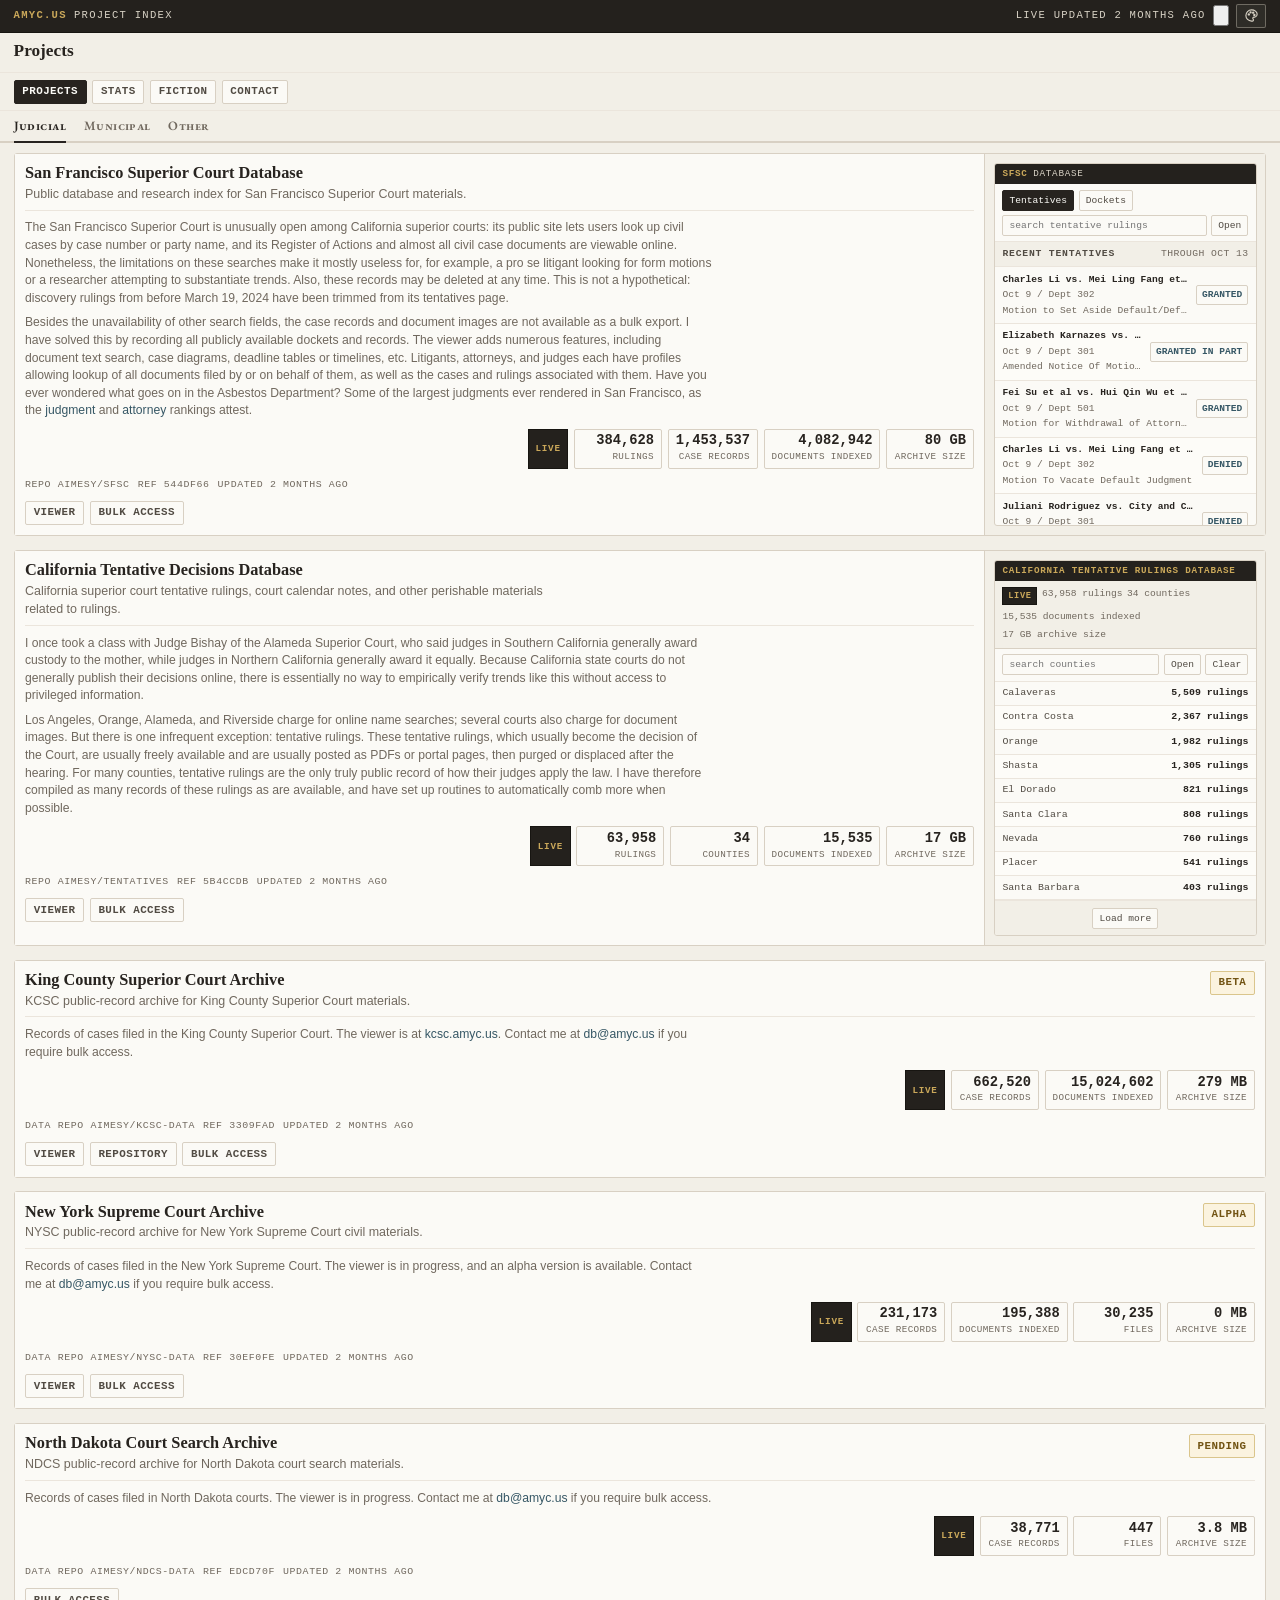
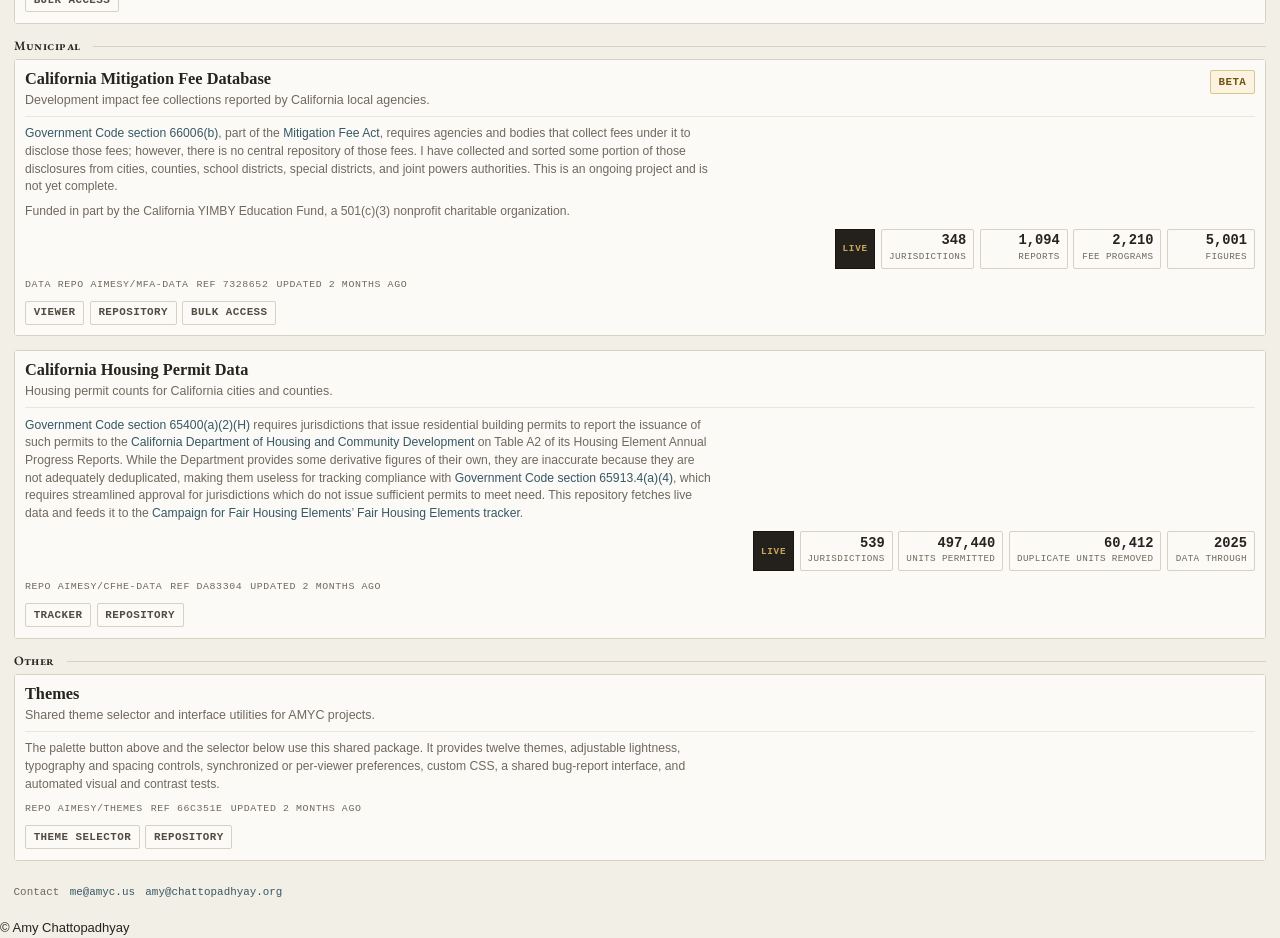
==== commit 4572af30: "Note the California YIMBY Education Fund fellowship on the MFA card Co-Authored-By: Claude Opus 5.5 " ====
--- a/index.html
+++ b/index.html
@@ -281,6 +281,7 @@
           </div>
           <div class="project-note">
             <p><a href="https://leginfo.legislature.ca.gov/faces/codes_displaySection.xhtml?lawCode=GOV&amp;sectionNum=66006">Government Code section 66006(b)</a>, part of the <a href="https://leginfo.legislature.ca.gov/faces/codes_displaySection.xhtml?lawCode=GOV&amp;sectionNum=66000.5">Mitigation Fee Act</a>, requires agencies and bodies that collect fees under it to disclose those fees; however, there is no central repository of those fees. I have collected and sorted some portion of those disclosures from cities, counties, school districts, special districts, and joint powers authorities. This is an ongoing project and is not yet complete.</p>
+            <p>Funded in part by the California YIMBY Education Fund, a 501(c)(3) nonprofit charitable organization.</p>
           </div>
           <div class="metrics" data-metrics="mfa"></div>
           <div class="tracker">
